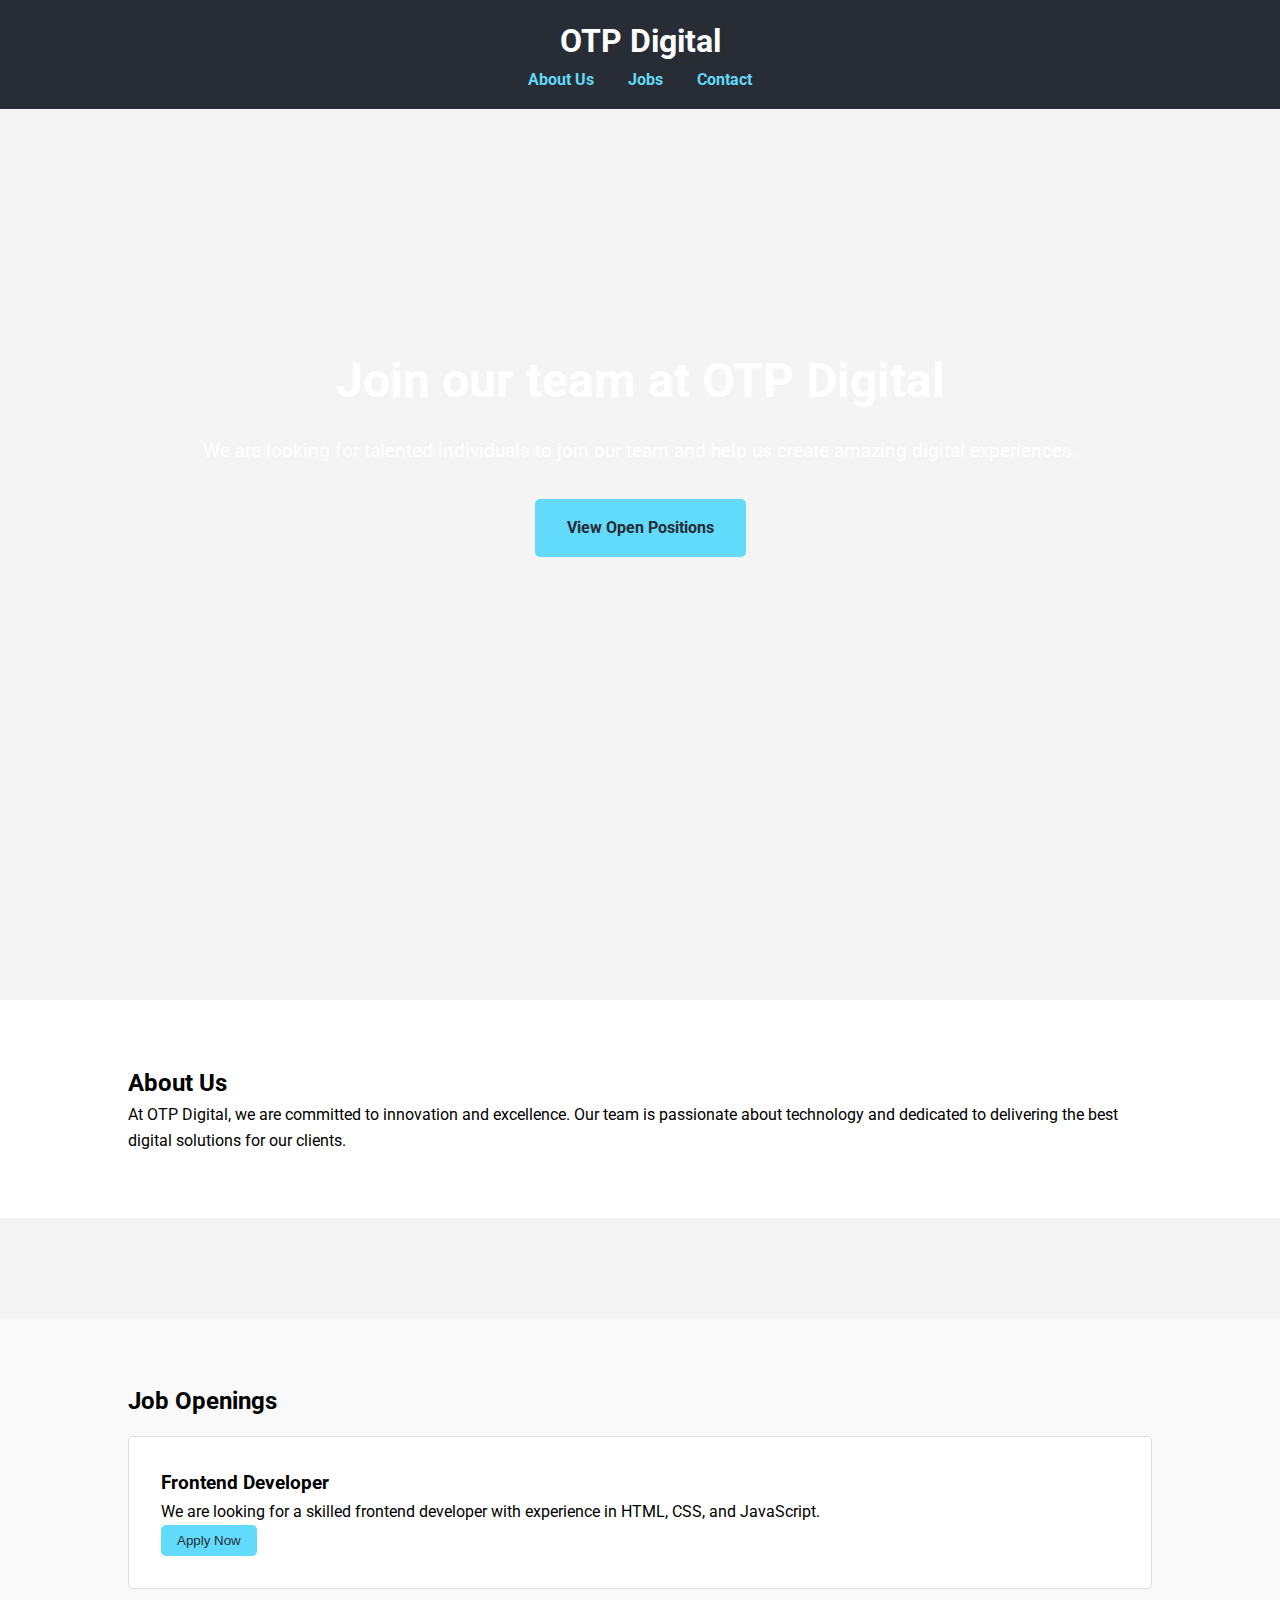
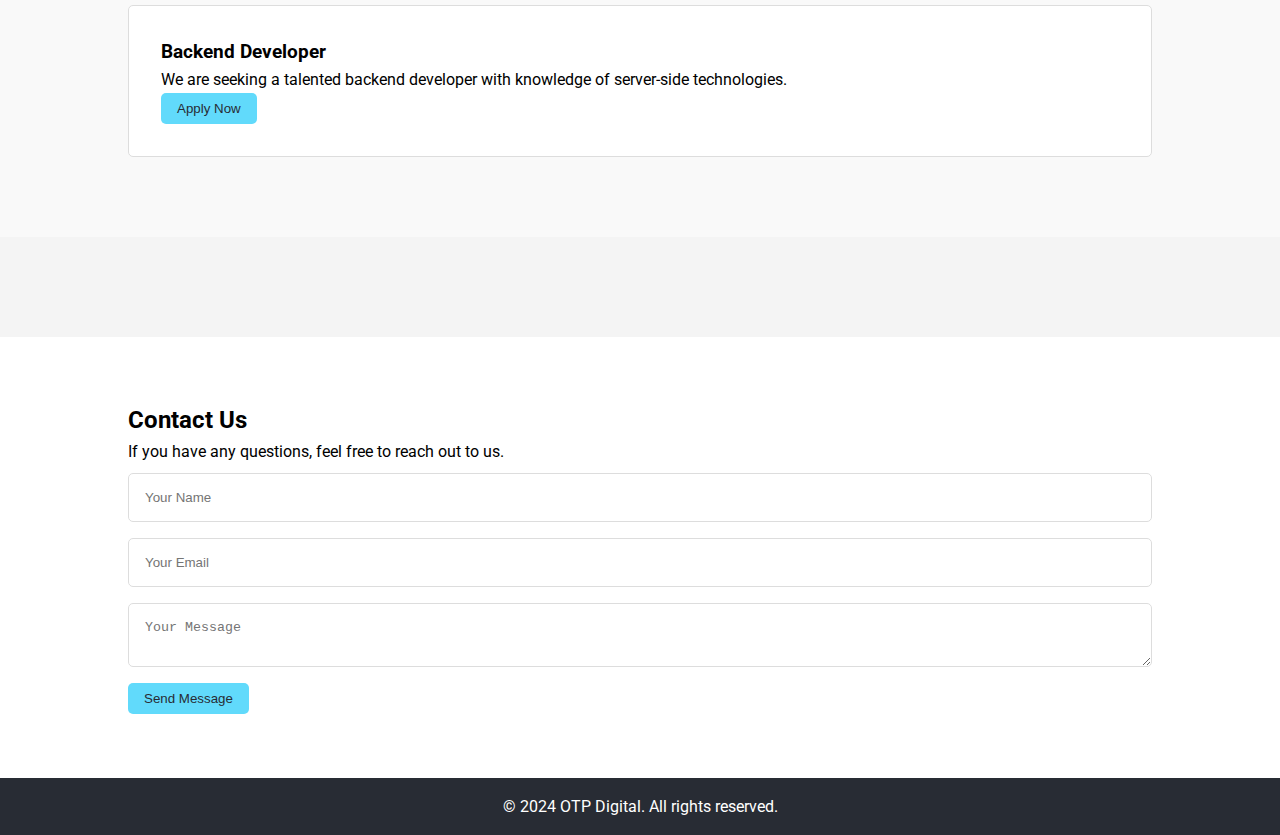
==== index.html @ 0d395e97 "7.2" ====
<!DOCTYPE html>
<html lang="en">
<head>
    <meta charset="UTF-8">
    <meta name="viewport" content="width=device-width, initial-scale=1.0">
    <title>OTP Digital Careers</title>
    <link rel="stylesheet" href="styles.css">
    <link href="https://fonts.googleapis.com/css2?family=Roboto:wght@400;700&display=swap" rel="stylesheet">
</head>
<body>
    <header class="header">
        <div class="container">
            <h1>OTP Digital</h1>
            <nav>
                <ul>
                    <li><a href="#about">About Us</a></li>
                    <li><a href="#jobs">Jobs</a></li>
                    <li><a href="#contact">Contact</a></li>
                </ul>
            </nav>
        </div>
    </header>

    <section id="hero" class="hero">
        <div class="container">
            <h2>Join our team at OTP Digital</h2>
            <p>We are looking for talented individuals to join our team and help us create amazing digital experiences.</p>
            <a href="#jobs" class="cta-button">View Open Positions</a>
        </div>
    </section>

    <section id="about" class="about">
        <div class="container">
            <h2>About Us</h2>
            <p>At OTP Digital, we are committed to innovation and excellence. Our team is passionate about technology and dedicated to delivering the best digital solutions for our clients.</p>
        </div>
    </section>

    <section id="jobs" class="jobs">
        <div class="container">
            <h2>Job Openings</h2>
            <div class="job-listing">
                <h3>Frontend Developer</h3>
                <p>We are looking for a skilled frontend developer with experience in HTML, CSS, and JavaScript.</p>
                <button>Apply Now</button>
            </div>
            <div class="job-listing">
                <h3>Backend Developer</h3>
                <p>We are seeking a talented backend developer with knowledge of server-side technologies.</p>
                <button>Apply Now</button>
            </div>
        </div>
    </section>

    <section id="contact" class="contact">
        <div class="container">
            <h2>Contact Us</h2>
            <p>If you have any questions, feel free to reach out to us.</p>
            <form id="contact-form">
                <input type="text" placeholder="Your Name" required>
                <input type="email" placeholder="Your Email" required>
                <textarea placeholder="Your Message" required></textarea>
                <button type="submit">Send Message</button>
            </form>
        </div>
    </section>

    <footer class="footer">
        <div class="container">
            <p>&copy; 2024 OTP Digital. All rights reserved.</p>
        </div>
    </footer>

    <script src="script.js"></script>
</body>
</html>
---- styles.css ----
* {
  margin: 0;
  padding: 0;
  box-sizing: border-box;
}

body {
  font-family: 'Roboto', sans-serif;
  line-height: 1.6;
  background: #f4f4f4;
}

.container {
  width: 80%;
  margin: auto;
  overflow: hidden;
}

.header {
  background: #282c34;
  color: #fff;
  padding: 1rem 0;
  text-align: center;
  position: fixed;
  width: 100%;
  top: 0;
  z-index: 1000;
}

.header h1 {
  margin: 0;
  font-size: 2rem;
}

.header nav ul {
  list-style: none;
  padding: 0;
}

.header nav ul li {
  display: inline;
  margin: 0 15px;
}

.header nav ul li a {
  color: #61dafb;
  text-decoration: none;
  font-weight: bold;
  transition: color 0.3s;
}

.header nav ul li a:hover {
  color: #21a1f1;
}

.hero {
  background: url('hero-bg.jpg') no-repeat center center/cover;
  color: #fff;
  height: 100vh;
  display: flex;
  justify-content: center;
  align-items: center;
  text-align: center;
  padding: 0 20px;
}

.hero h2 {
  font-size: 3rem;
  margin-bottom: 1rem;
}

.hero p {
  font-size: 1.2rem;
  margin-bottom: 2rem;
}

.cta-button {
  display: inline-block;
  padding: 1rem 2rem;
  background: #61dafb;
  color: #282c34;
  text-decoration: none;
  font-weight: bold;
  border-radius: 5px;
  transition: background 0.3s;
}

.cta-button:hover {
  background: #21a1f1;
}

.about, .jobs, .contact {
  padding: 4rem 0;
  background: #fff;
  margin-top: 100px;
}

.jobs {
  background: #f9f9f9;
}

.job-listing {
  background: #fff;
  padding: 2rem;
  margin: 1rem 0;
  border: 1px solid #ddd;
  border-radius: 5px;
  transition: box-shadow 0.3s;
}

.job-listing:hover {
  box-shadow: 0 0 10px rgba(0, 0, 0, 0.1);
}

button {
  background: #61dafb;
  color: #282c34;
  border: none;
  padding: 0.5rem 1rem;
  cursor: pointer;
  border-radius: 5px;
  transition: background 0.3s;
}

button:hover {
  background: #21a1f1;
}

.contact input, .contact textarea {
  width: 100%;
  padding: 1rem;
  margin: 0.5rem 0;
  border: 1px solid #ddd;
  border-radius: 5px;
}

footer {
  background: #282c34;
  color: #fff;
  text-align: center;
  padding: 1rem 0;
}
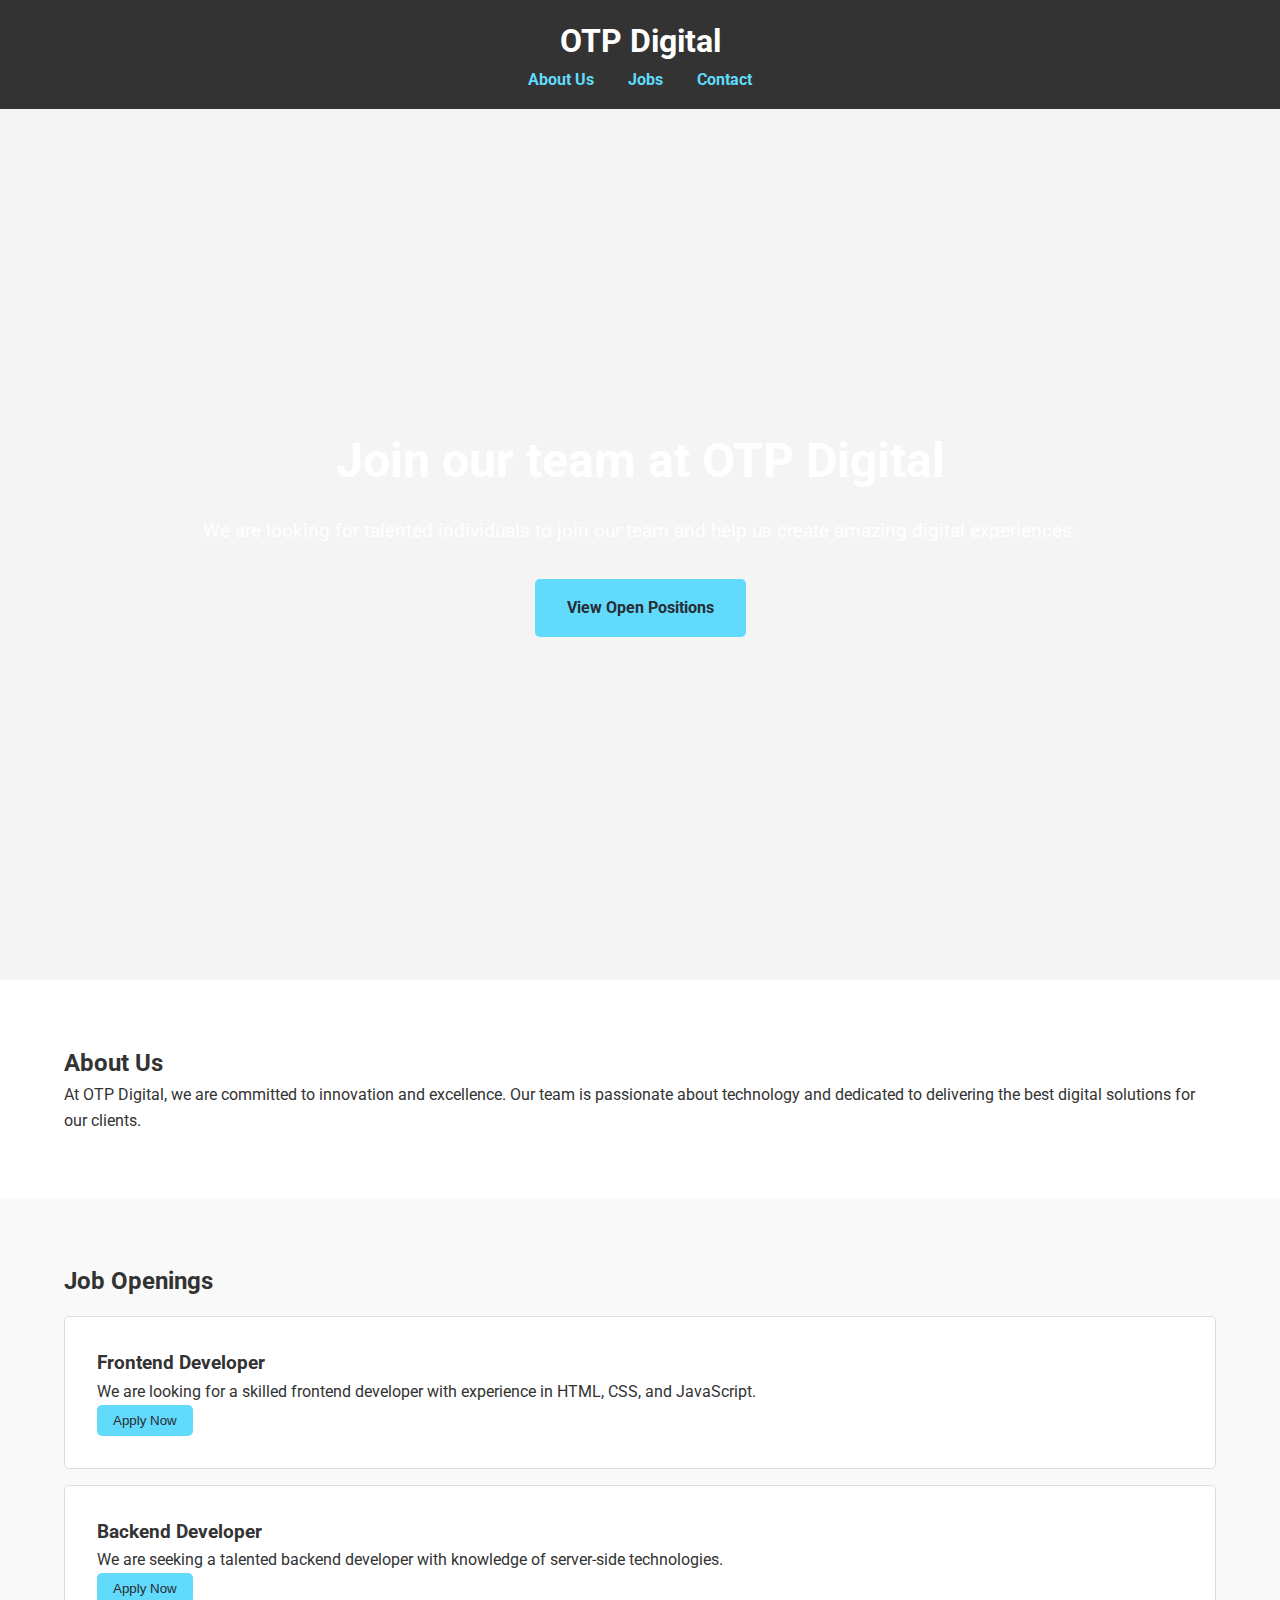
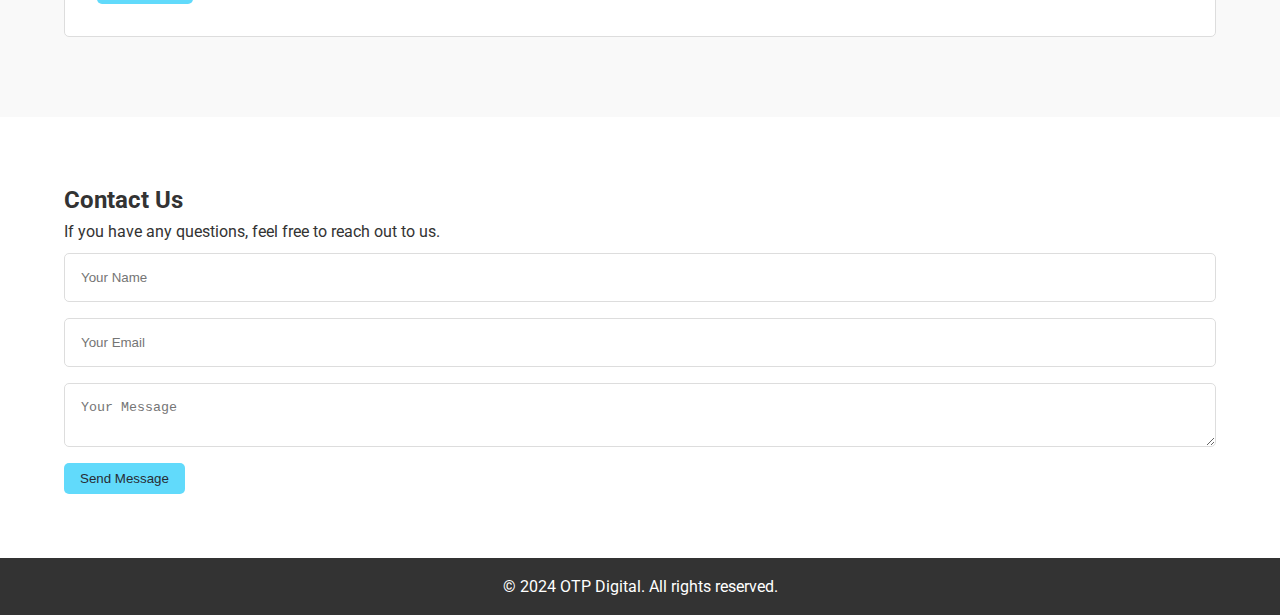
==== commit decc8f2e: "7.1" ====
--- a/index.html
+++ b/index.html
@@ -5,7 +5,7 @@
     <meta name="viewport" content="width=device-width, initial-scale=1.0">
     <title>OTP Digital Careers</title>
     <link rel="stylesheet" href="styles.css">
-    <link href="https://fonts.googleapis.com/css2?family=Roboto:wght@400;700&display=swap" rel="stylesheet">
+    <link href="https://fonts.googleapis.com/css2?family=Roboto:wght@400;500;700&display=swap" rel="stylesheet">
 </head>
 <body>
     <header class="header">
--- a/styles.css
+++ b/styles.css
@@ -8,16 +8,17 @@
   font-family: 'Roboto', sans-serif;
   line-height: 1.6;
   background: #f4f4f4;
+  color: #333;
 }
 
 .container {
-  width: 80%;
+  width: 90%;
   margin: auto;
   overflow: hidden;
 }
 
 .header {
-  background: #282c34;
+  background: #333;
   color: #fff;
   padding: 1rem 0;
   text-align: center;
@@ -62,6 +63,7 @@
   align-items: center;
   text-align: center;
   padding: 0 20px;
+  margin-top: 80px;
 }
 
 .hero h2 {
@@ -92,7 +94,6 @@
 .about, .jobs, .contact {
   padding: 4rem 0;
   background: #fff;
-  margin-top: 100px;
 }
 
 .jobs {
@@ -135,7 +136,7 @@
 }
 
 footer {
-  background: #282c34;
+  background: #333;
   color: #fff;
   text-align: center;
   padding: 1rem 0;
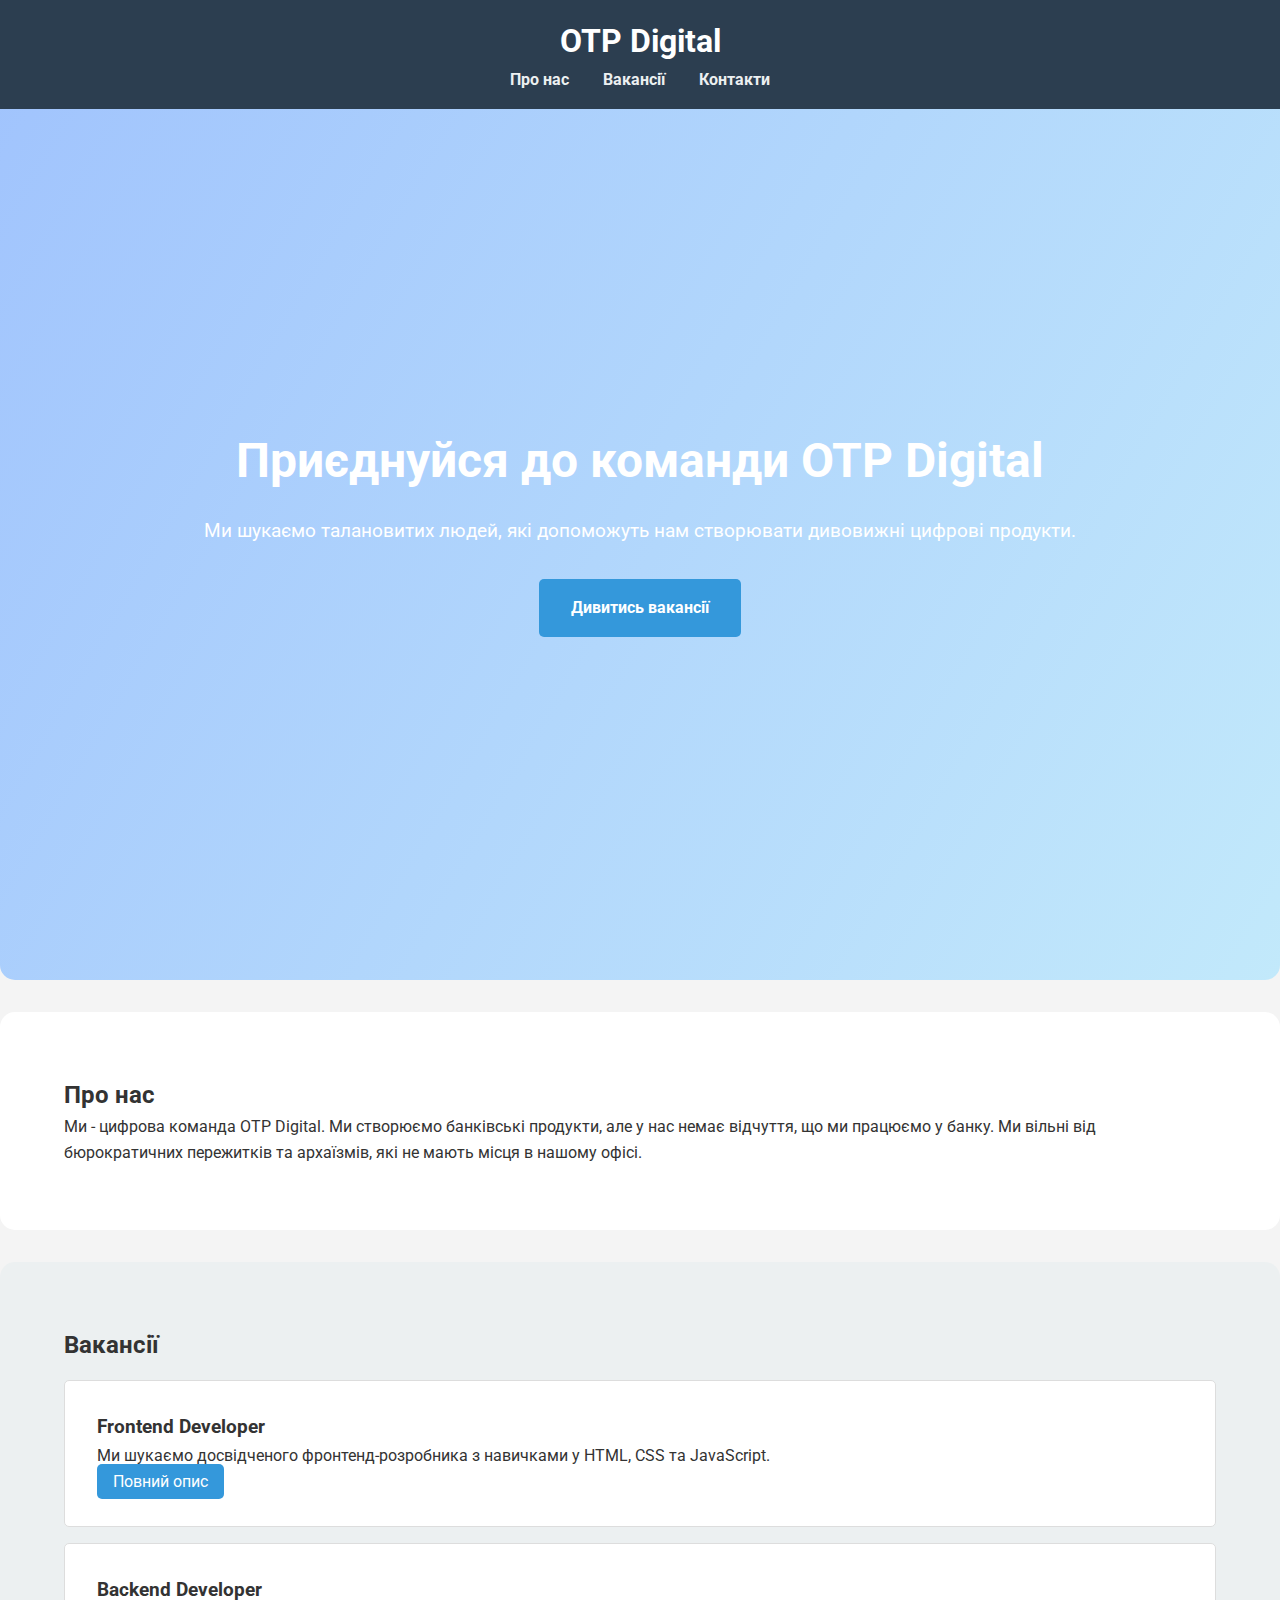
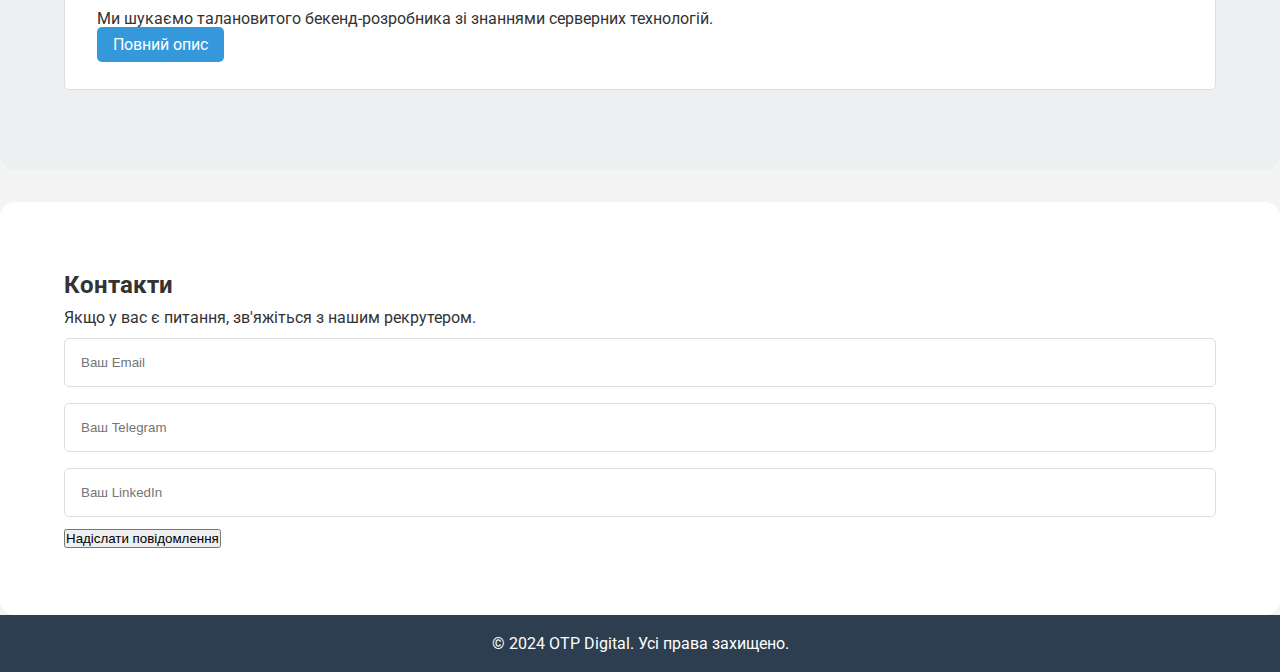
==== commit 25b4221e: "7.4" ====
--- a/index.html
+++ b/index.html
@@ -13,9 +13,9 @@
             <h1>OTP Digital</h1>
             <nav>
                 <ul>
-                    <li><a href="#about">About Us</a></li>
-                    <li><a href="#jobs">Jobs</a></li>
-                    <li><a href="#contact">Contact</a></li>
+                    <li><a href="#about">Про нас</a></li>
+                    <li><a href="#jobs">Вакансії</a></li>
+                    <li><a href="#contact">Контакти</a></li>
                 </ul>
             </nav>
         </div>
@@ -23,51 +23,51 @@
 
     <section id="hero" class="hero">
         <div class="container">
-            <h2>Join our team at OTP Digital</h2>
-            <p>We are looking for talented individuals to join our team and help us create amazing digital experiences.</p>
-            <a href="#jobs" class="cta-button">View Open Positions</a>
+            <h2>Приєднуйся до команди OTP Digital</h2>
+            <p>Ми шукаємо талановитих людей, які допоможуть нам створювати дивовижні цифрові продукти.</p>
+            <a href="#jobs" class="cta-button">Дивитись вакансії</a>
         </div>
     </section>
 
     <section id="about" class="about">
         <div class="container">
-            <h2>About Us</h2>
-            <p>At OTP Digital, we are committed to innovation and excellence. Our team is passionate about technology and dedicated to delivering the best digital solutions for our clients.</p>
+            <h2>Про нас</h2>
+            <p>Ми - цифрова команда OTP Digital. Ми створюємо банківські продукти, але у нас немає відчуття, що ми працюємо у банку. Ми вільні від бюрократичних пережитків та архаїзмів, які не мають місця в нашому офісі.</p>
         </div>
     </section>
 
     <section id="jobs" class="jobs">
         <div class="container">
-            <h2>Job Openings</h2>
+            <h2>Вакансії</h2>
             <div class="job-listing">
                 <h3>Frontend Developer</h3>
-                <p>We are looking for a skilled frontend developer with experience in HTML, CSS, and JavaScript.</p>
-                <button>Apply Now</button>
+                <p>Ми шукаємо досвідченого фронтенд-розробника з навичками у HTML, CSS та JavaScript.</p>
+                <a href="frontend-full-description.html" class="full-description-button">Повний опис</a>
             </div>
             <div class="job-listing">
                 <h3>Backend Developer</h3>
-                <p>We are seeking a talented backend developer with knowledge of server-side technologies.</p>
-                <button>Apply Now</button>
+                <p>Ми шукаємо талановитого бекенд-розробника зі знаннями серверних технологій.</p>
+                <a href="backend-full-description.html" class="full-description-button">Повний опис</a>
             </div>
         </div>
     </section>
 
     <section id="contact" class="contact">
         <div class="container">
-            <h2>Contact Us</h2>
-            <p>If you have any questions, feel free to reach out to us.</p>
+            <h2>Контакти</h2>
+            <p>Якщо у вас є питання, зв'яжіться з нашим рекрутером.</p>
             <form id="contact-form">
-                <input type="text" placeholder="Your Name" required>
-                <input type="email" placeholder="Your Email" required>
-                <textarea placeholder="Your Message" required></textarea>
-                <button type="submit">Send Message</button>
+                <input type="email" placeholder="Ваш Email" required>
+                <input type="text" placeholder="Ваш Telegram" required>
+                <input type="text" placeholder="Ваш LinkedIn" required>
+                <button type="submit">Надіслати повідомлення</button>
             </form>
         </div>
     </section>
 
     <footer class="footer">
         <div class="container">
-            <p>&copy; 2024 OTP Digital. All rights reserved.</p>
+            <p>&copy; 2024 OTP Digital. Усі права захищено.</p>
         </div>
     </footer>
 
--- a/styles.css
+++ b/styles.css
@@ -18,7 +18,7 @@
 }
 
 .header {
-  background: #333;
+  background: #2c3e50;
   color: #fff;
   padding: 1rem 0;
   text-align: center;
@@ -44,18 +44,18 @@
 }
 
 .header nav ul li a {
-  color: #61dafb;
+  color: #ecf0f1;
   text-decoration: none;
   font-weight: bold;
   transition: color 0.3s;
 }
 
 .header nav ul li a:hover {
-  color: #21a1f1;
+  color: #bdc3c7;
 }
 
 .hero {
-  background: url('hero-bg.jpg') no-repeat center center/cover;
+  background: linear-gradient(120deg, #a1c4fd, #c2e9fb);
   color: #fff;
   height: 100vh;
   display: flex;
@@ -64,6 +64,7 @@
   text-align: center;
   padding: 0 20px;
   margin-top: 80px;
+  border-radius: 15px;
 }
 
 .hero h2 {
@@ -79,8 +80,8 @@
 .cta-button {
   display: inline-block;
   padding: 1rem 2rem;
-  background: #61dafb;
-  color: #282c34;
+  background: #3498db;
+  color: #fff;
   text-decoration: none;
   font-weight: bold;
   border-radius: 5px;
@@ -88,16 +89,18 @@
 }
 
 .cta-button:hover {
-  background: #21a1f1;
+  background: #2980b9;
 }
 
 .about, .jobs, .contact {
   padding: 4rem 0;
   background: #fff;
+  border-radius: 15px;
+  margin-top: 2rem;
 }
 
 .jobs {
-  background: #f9f9f9;
+  background: #ecf0f1;
 }
 
 .job-listing {
@@ -113,21 +116,22 @@
   box-shadow: 0 0 10px rgba(0, 0, 0, 0.1);
 }
 
-button {
-  background: #61dafb;
-  color: #282c34;
+.full-description-button {
+  background: #3498db;
+  color: #fff;
   border: none;
   padding: 0.5rem 1rem;
+  text-decoration: none;
   cursor: pointer;
   border-radius: 5px;
   transition: background 0.3s;
 }
 
-button:hover {
-  background: #21a1f1;
+.full-description-button:hover {
+  background: #2980b9;
 }
 
-.contact input, .contact textarea {
+.contact input {
   width: 100%;
   padding: 1rem;
   margin: 0.5rem 0;
@@ -136,8 +140,8 @@
 }
 
 footer {
-  background: #333;
+  background: #2c3e50;
   color: #fff;
   text-align: center;
   padding: 1rem 0;
-}+}
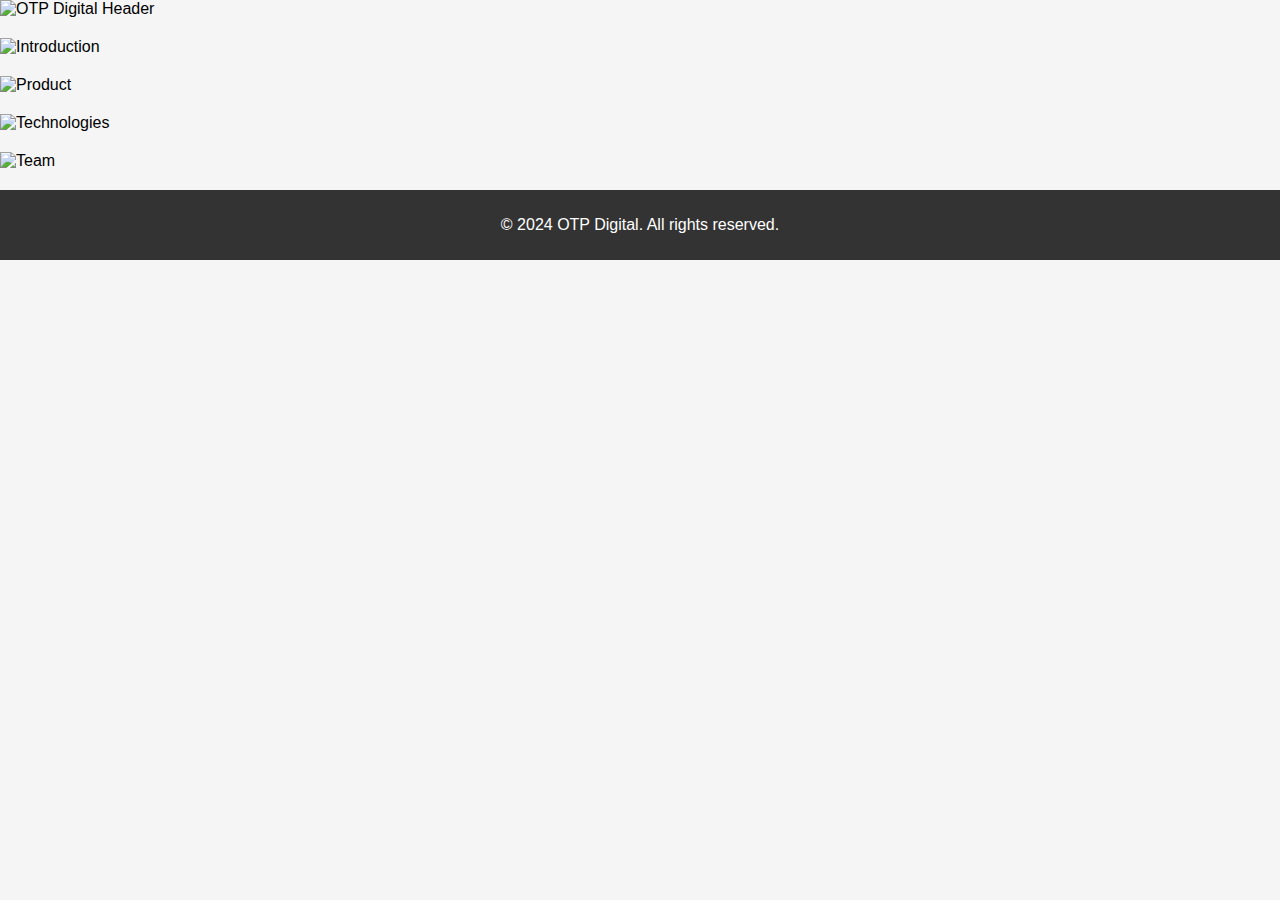
==== commit 18c61a95: "8.1" ====
--- a/index.html
+++ b/index.html
@@ -1,76 +1,34 @@
 <!DOCTYPE html>
-<html lang="en">
+<html lang="uk">
 <head>
     <meta charset="UTF-8">
     <meta name="viewport" content="width=device-width, initial-scale=1.0">
     <title>OTP Digital Careers</title>
     <link rel="stylesheet" href="styles.css">
-    <link href="https://fonts.googleapis.com/css2?family=Roboto:wght@400;500;700&display=swap" rel="stylesheet">
 </head>
 <body>
-    <header class="header">
-        <div class="container">
-            <h1>OTP Digital</h1>
-            <nav>
-                <ul>
-                    <li><a href="#about">Про нас</a></li>
-                    <li><a href="#jobs">Вакансії</a></li>
-                    <li><a href="#contact">Контакти</a></li>
-                </ul>
-            </nav>
-        </div>
+    <header>
+        <img src="path_to_your_image_folder/OTP-01.jpg" alt="OTP Digital Header">
     </header>
 
-    <section id="hero" class="hero">
-        <div class="container">
-            <h2>Приєднуйся до команди OTP Digital</h2>
-            <p>Ми шукаємо талановитих людей, які допоможуть нам створювати дивовижні цифрові продукти.</p>
-            <a href="#jobs" class="cta-button">Дивитись вакансії</a>
-        </div>
+    <section class="intro">
+        <img src="path_to_your_image_folder/OTP-02.jpg" alt="Introduction">
     </section>
 
-    <section id="about" class="about">
-        <div class="container">
-            <h2>Про нас</h2>
-            <p>Ми - цифрова команда OTP Digital. Ми створюємо банківські продукти, але у нас немає відчуття, що ми працюємо у банку. Ми вільні від бюрократичних пережитків та архаїзмів, які не мають місця в нашому офісі.</p>
-        </div>
+    <section class="product">
+        <img src="path_to_your_image_folder/OTP-03.jpg" alt="Product">
     </section>
 
-    <section id="jobs" class="jobs">
-        <div class="container">
-            <h2>Вакансії</h2>
-            <div class="job-listing">
-                <h3>Frontend Developer</h3>
-                <p>Ми шукаємо досвідченого фронтенд-розробника з навичками у HTML, CSS та JavaScript.</p>
-                <a href="frontend-full-description.html" class="full-description-button">Повний опис</a>
-            </div>
-            <div class="job-listing">
-                <h3>Backend Developer</h3>
-                <p>Ми шукаємо талановитого бекенд-розробника зі знаннями серверних технологій.</p>
-                <a href="backend-full-description.html" class="full-description-button">Повний опис</a>
-            </div>
-        </div>
+    <section class="technologies">
+        <img src="path_to_your_image_folder/OTP-04.jpg" alt="Technologies">
     </section>
 
-    <section id="contact" class="contact">
-        <div class="container">
-            <h2>Контакти</h2>
-            <p>Якщо у вас є питання, зв'яжіться з нашим рекрутером.</p>
-            <form id="contact-form">
-                <input type="email" placeholder="Ваш Email" required>
-                <input type="text" placeholder="Ваш Telegram" required>
-                <input type="text" placeholder="Ваш LinkedIn" required>
-                <button type="submit">Надіслати повідомлення</button>
-            </form>
-        </div>
+    <section class="team">
+        <img src="path_to_your_image_folder/OTP-05.jpg" alt="Team">
     </section>
 
-    <footer class="footer">
-        <div class="container">
-            <p>&copy; 2024 OTP Digital. Усі права захищено.</p>
-        </div>
+    <footer>
+        <p>&copy; 2024 OTP Digital. All rights reserved.</p>
     </footer>
-
-    <script src="script.js"></script>
 </body>
 </html>--- a/styles.css
+++ b/styles.css
@@ -1,147 +1,23 @@
-* {
+body {
+  font-family: Arial, sans-serif;
   margin: 0;
   padding: 0;
-  box-sizing: border-box;
+  background-color: #f5f5f5;
 }
 
-body {
-  font-family: 'Roboto', sans-serif;
-  line-height: 1.6;
-  background: #f4f4f4;
-  color: #333;
+header img,
+section img {
+  width: 100%;
+  display: block;
 }
 
-.container {
-  width: 90%;
-  margin: auto;
-  overflow: hidden;
-}
-
-.header {
-  background: #2c3e50;
-  color: #fff;
-  padding: 1rem 0;
-  text-align: center;
-  position: fixed;
-  width: 100%;
-  top: 0;
-  z-index: 1000;
-}
-
-.header h1 {
-  margin: 0;
-  font-size: 2rem;
-}
-
-.header nav ul {
-  list-style: none;
-  padding: 0;
-}
-
-.header nav ul li {
-  display: inline;
-  margin: 0 15px;
-}
-
-.header nav ul li a {
-  color: #ecf0f1;
-  text-decoration: none;
-  font-weight: bold;
-  transition: color 0.3s;
-}
-
-.header nav ul li a:hover {
-  color: #bdc3c7;
-}
-
-.hero {
-  background: linear-gradient(120deg, #a1c4fd, #c2e9fb);
-  color: #fff;
-  height: 100vh;
-  display: flex;
-  justify-content: center;
-  align-items: center;
-  text-align: center;
-  padding: 0 20px;
-  margin-top: 80px;
-  border-radius: 15px;
-}
-
-.hero h2 {
-  font-size: 3rem;
-  margin-bottom: 1rem;
-}
-
-.hero p {
-  font-size: 1.2rem;
-  margin-bottom: 2rem;
-}
-
-.cta-button {
-  display: inline-block;
-  padding: 1rem 2rem;
-  background: #3498db;
-  color: #fff;
-  text-decoration: none;
-  font-weight: bold;
-  border-radius: 5px;
-  transition: background 0.3s;
-}
-
-.cta-button:hover {
-  background: #2980b9;
-}
-
-.about, .jobs, .contact {
-  padding: 4rem 0;
-  background: #fff;
-  border-radius: 15px;
-  margin-top: 2rem;
-}
-
-.jobs {
-  background: #ecf0f1;
-}
-
-.job-listing {
-  background: #fff;
-  padding: 2rem;
-  margin: 1rem 0;
-  border: 1px solid #ddd;
-  border-radius: 5px;
-  transition: box-shadow 0.3s;
-}
-
-.job-listing:hover {
-  box-shadow: 0 0 10px rgba(0, 0, 0, 0.1);
-}
-
-.full-description-button {
-  background: #3498db;
-  color: #fff;
-  border: none;
-  padding: 0.5rem 1rem;
-  text-decoration: none;
-  cursor: pointer;
-  border-radius: 5px;
-  transition: background 0.3s;
-}
-
-.full-description-button:hover {
-  background: #2980b9;
-}
-
-.contact input {
-  width: 100%;
-  padding: 1rem;
-  margin: 0.5rem 0;
-  border: 1px solid #ddd;
-  border-radius: 5px;
+.intro, .product, .technologies, .team {
+  margin: 20px 0;
 }
 
 footer {
-  background: #2c3e50;
+  text-align: center;
+  padding: 10px 0;
+  background-color: #333;
   color: #fff;
-  text-align: center;
-  padding: 1rem 0;
-}
+}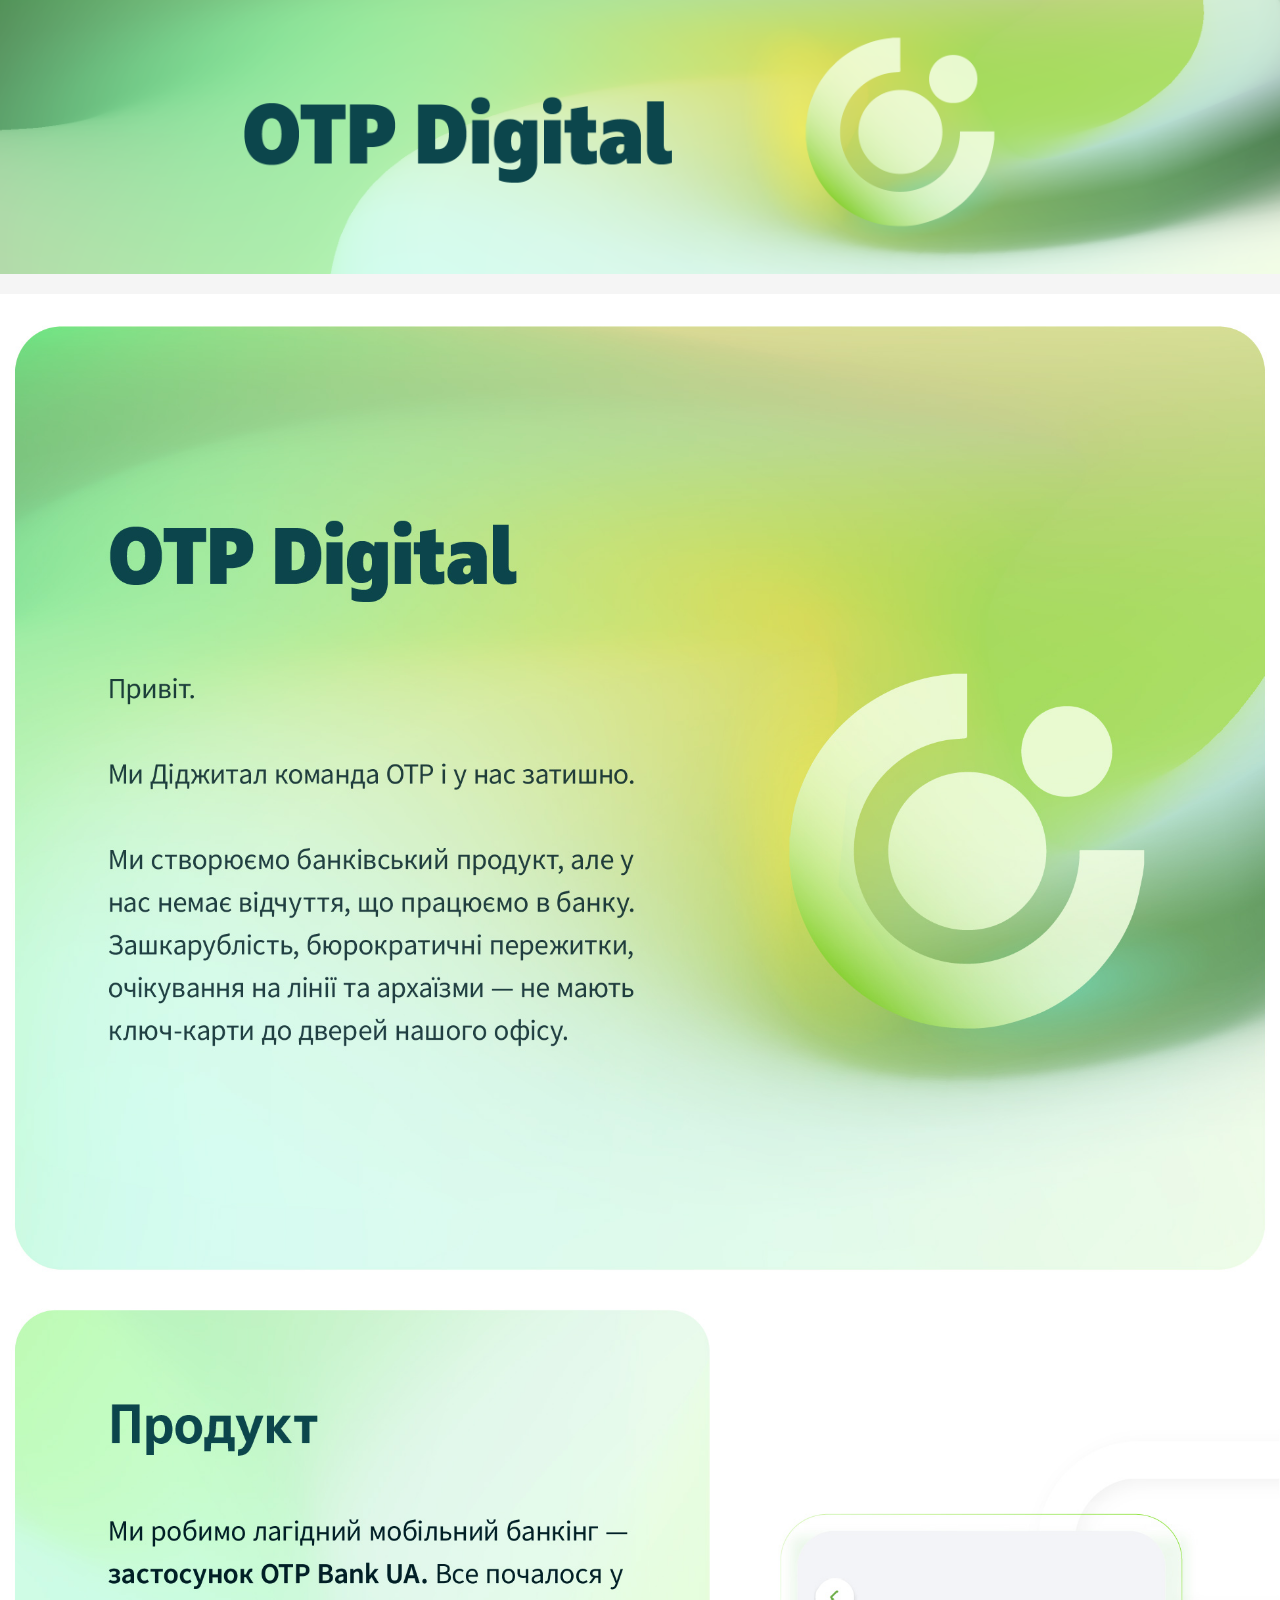
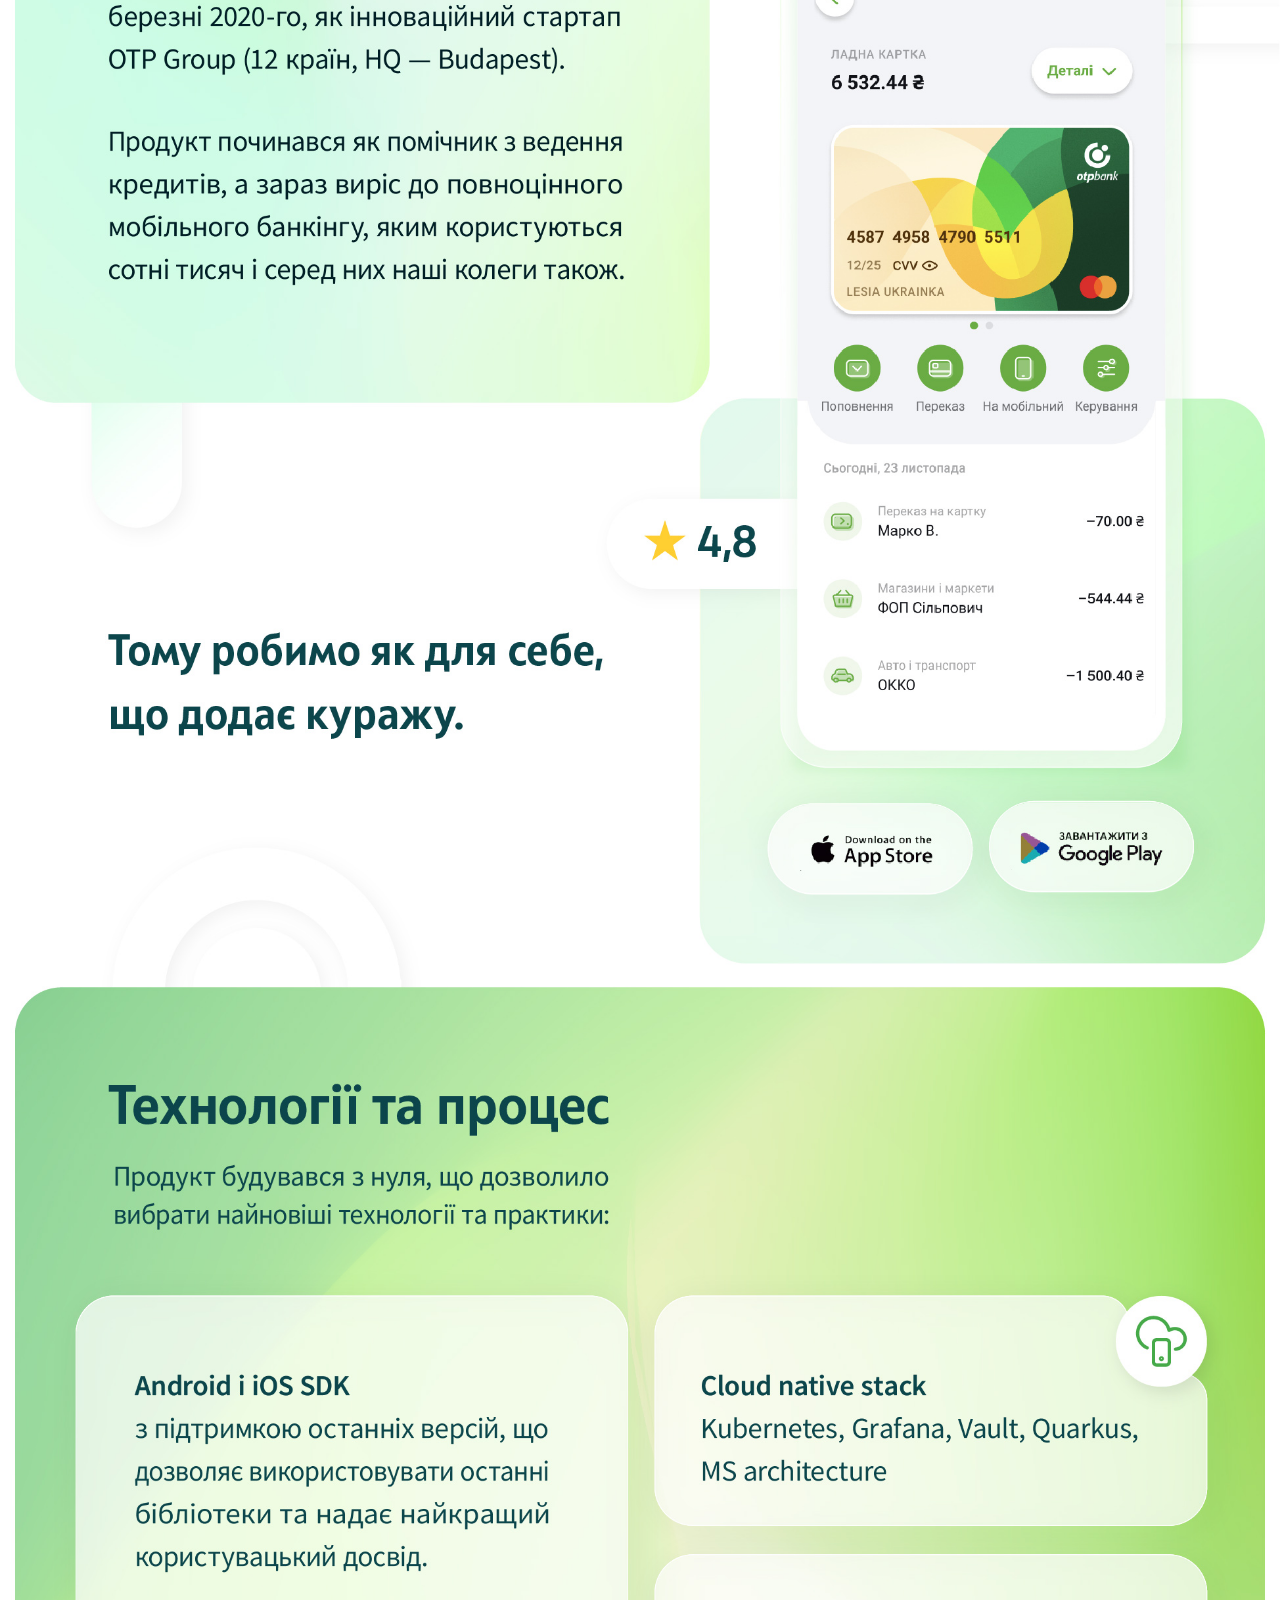
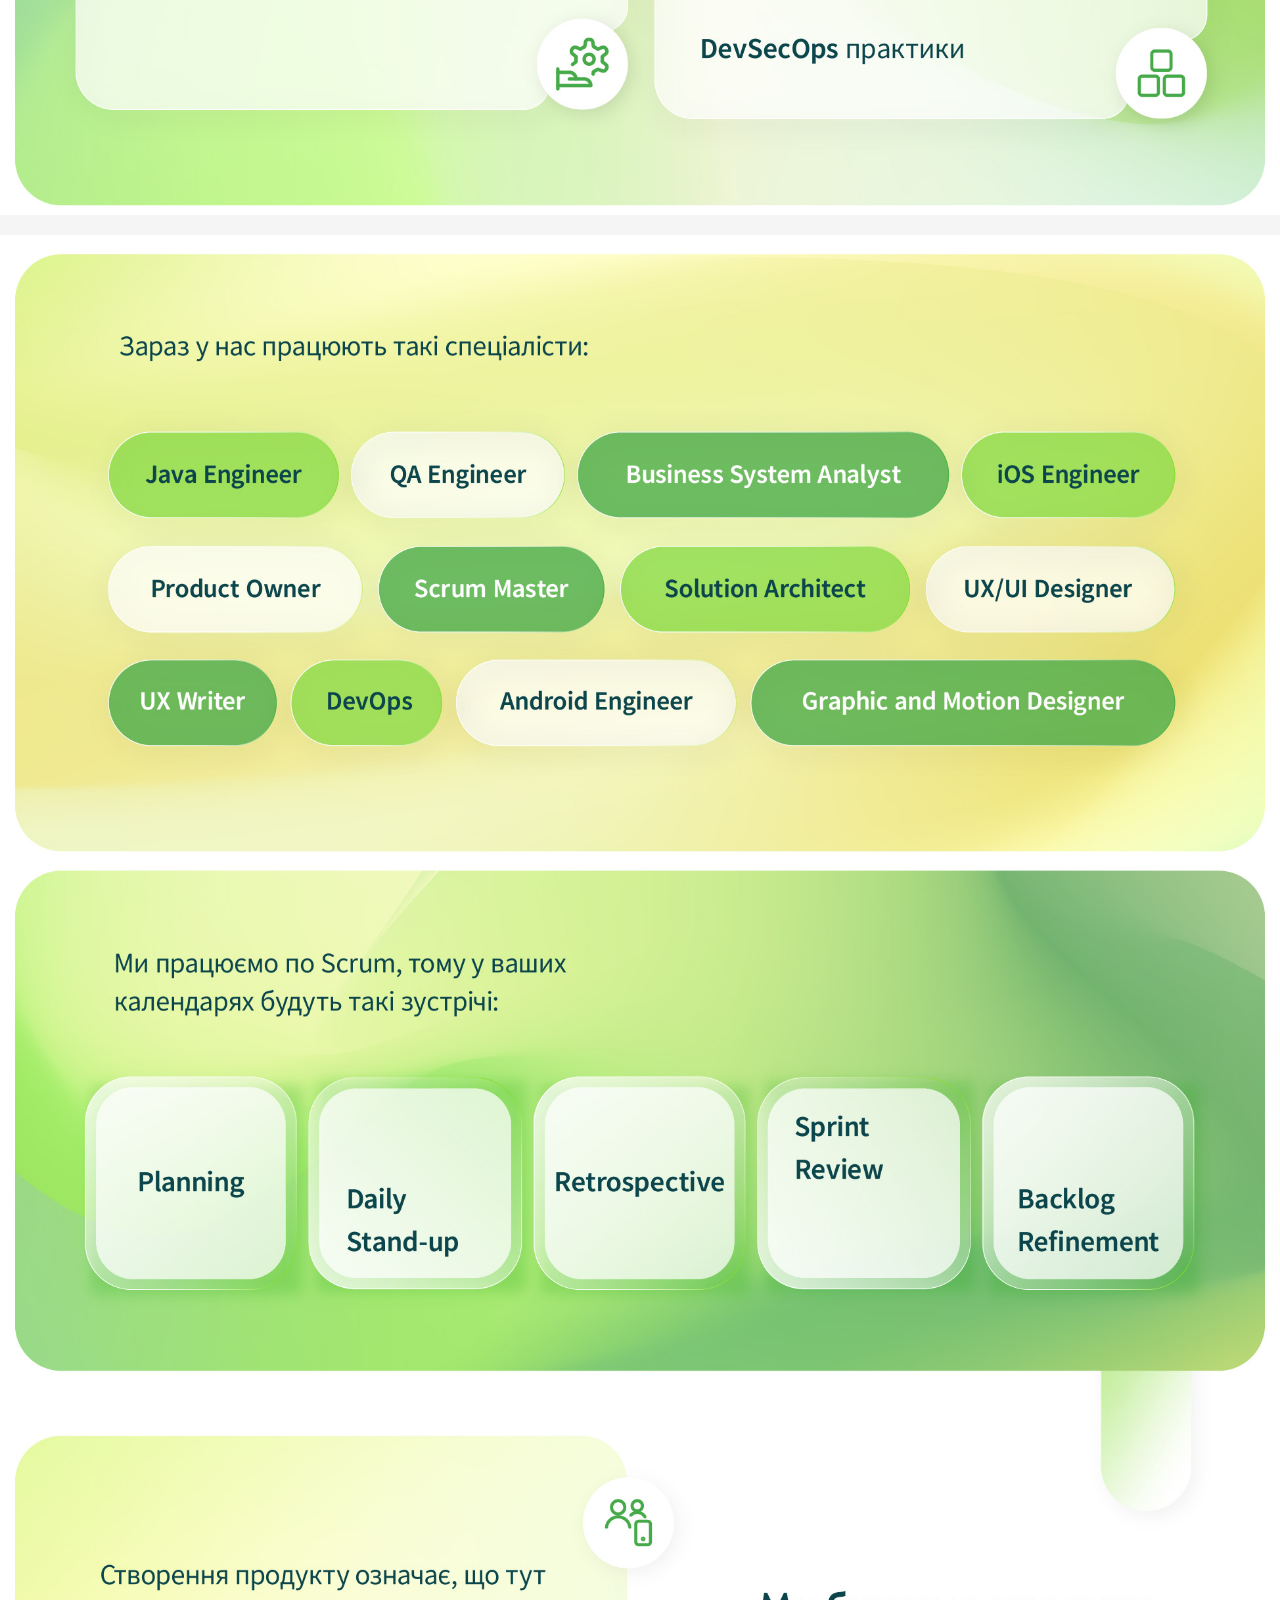
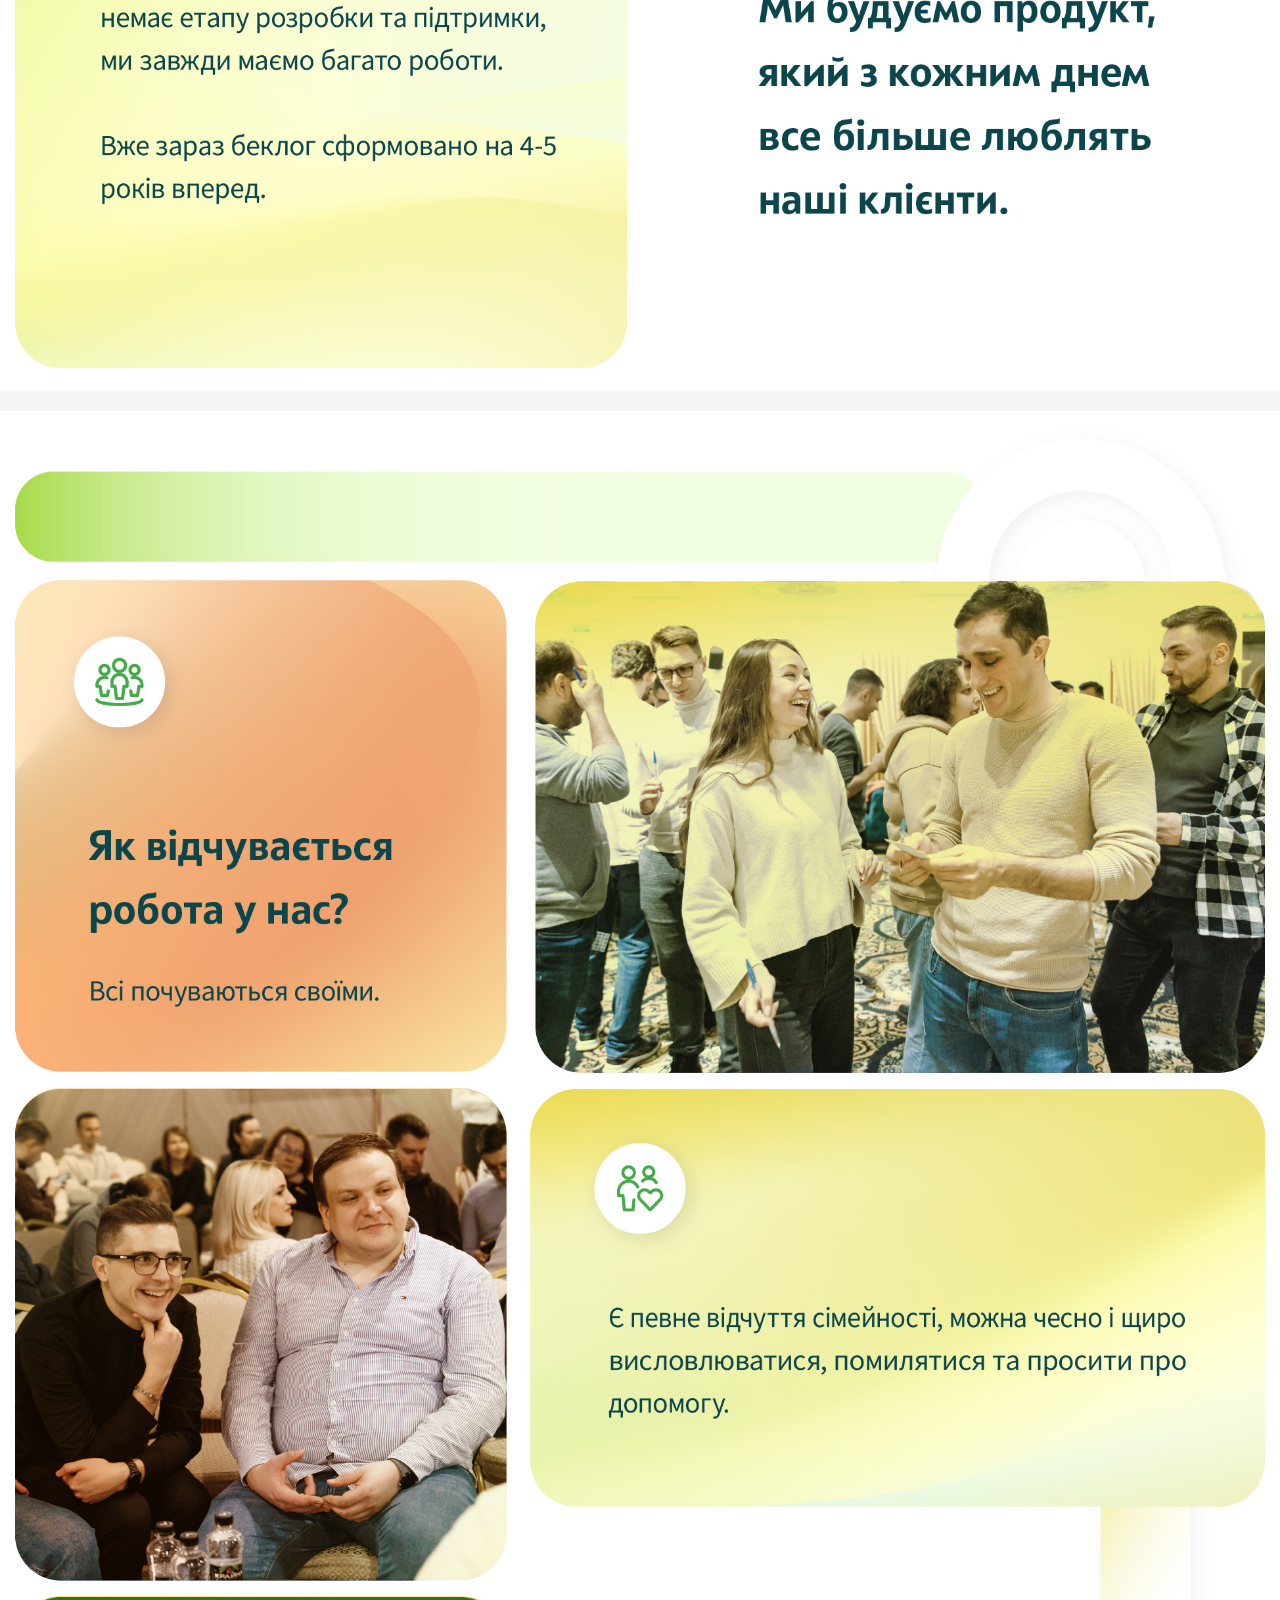
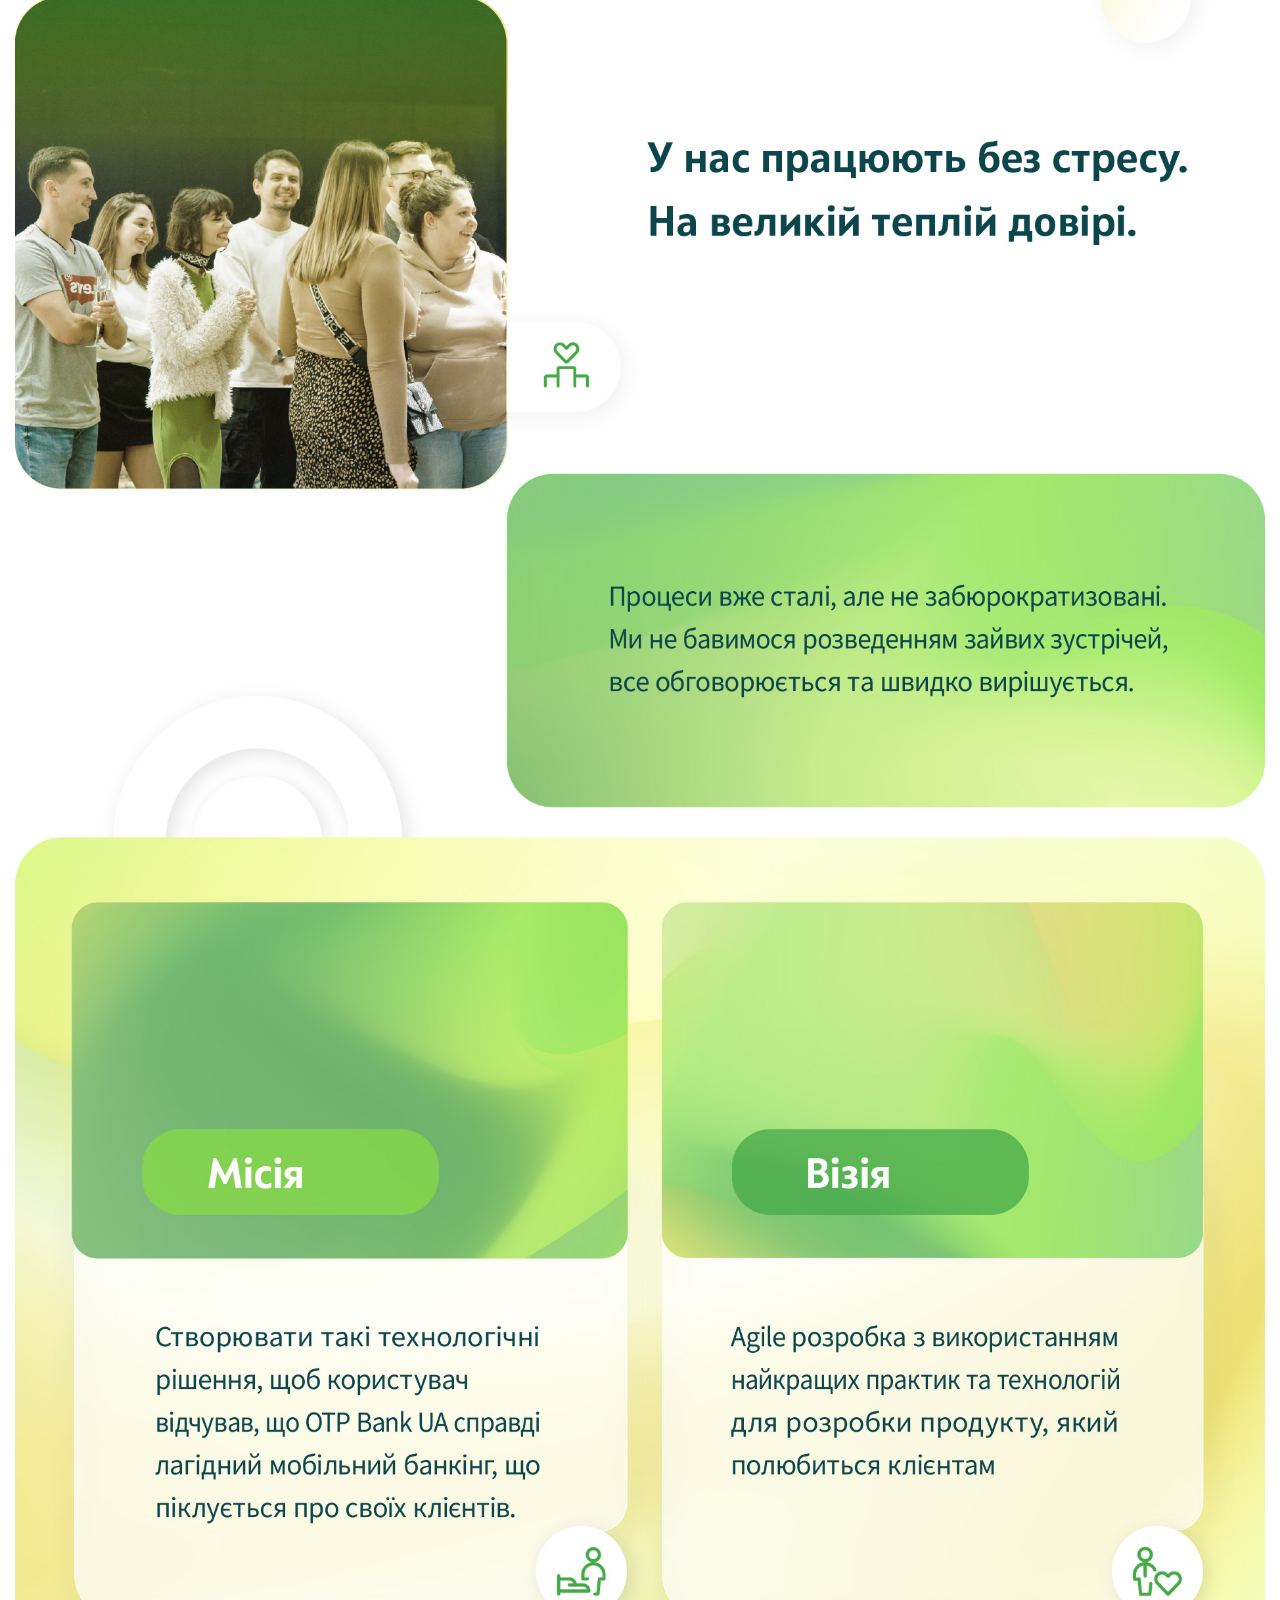
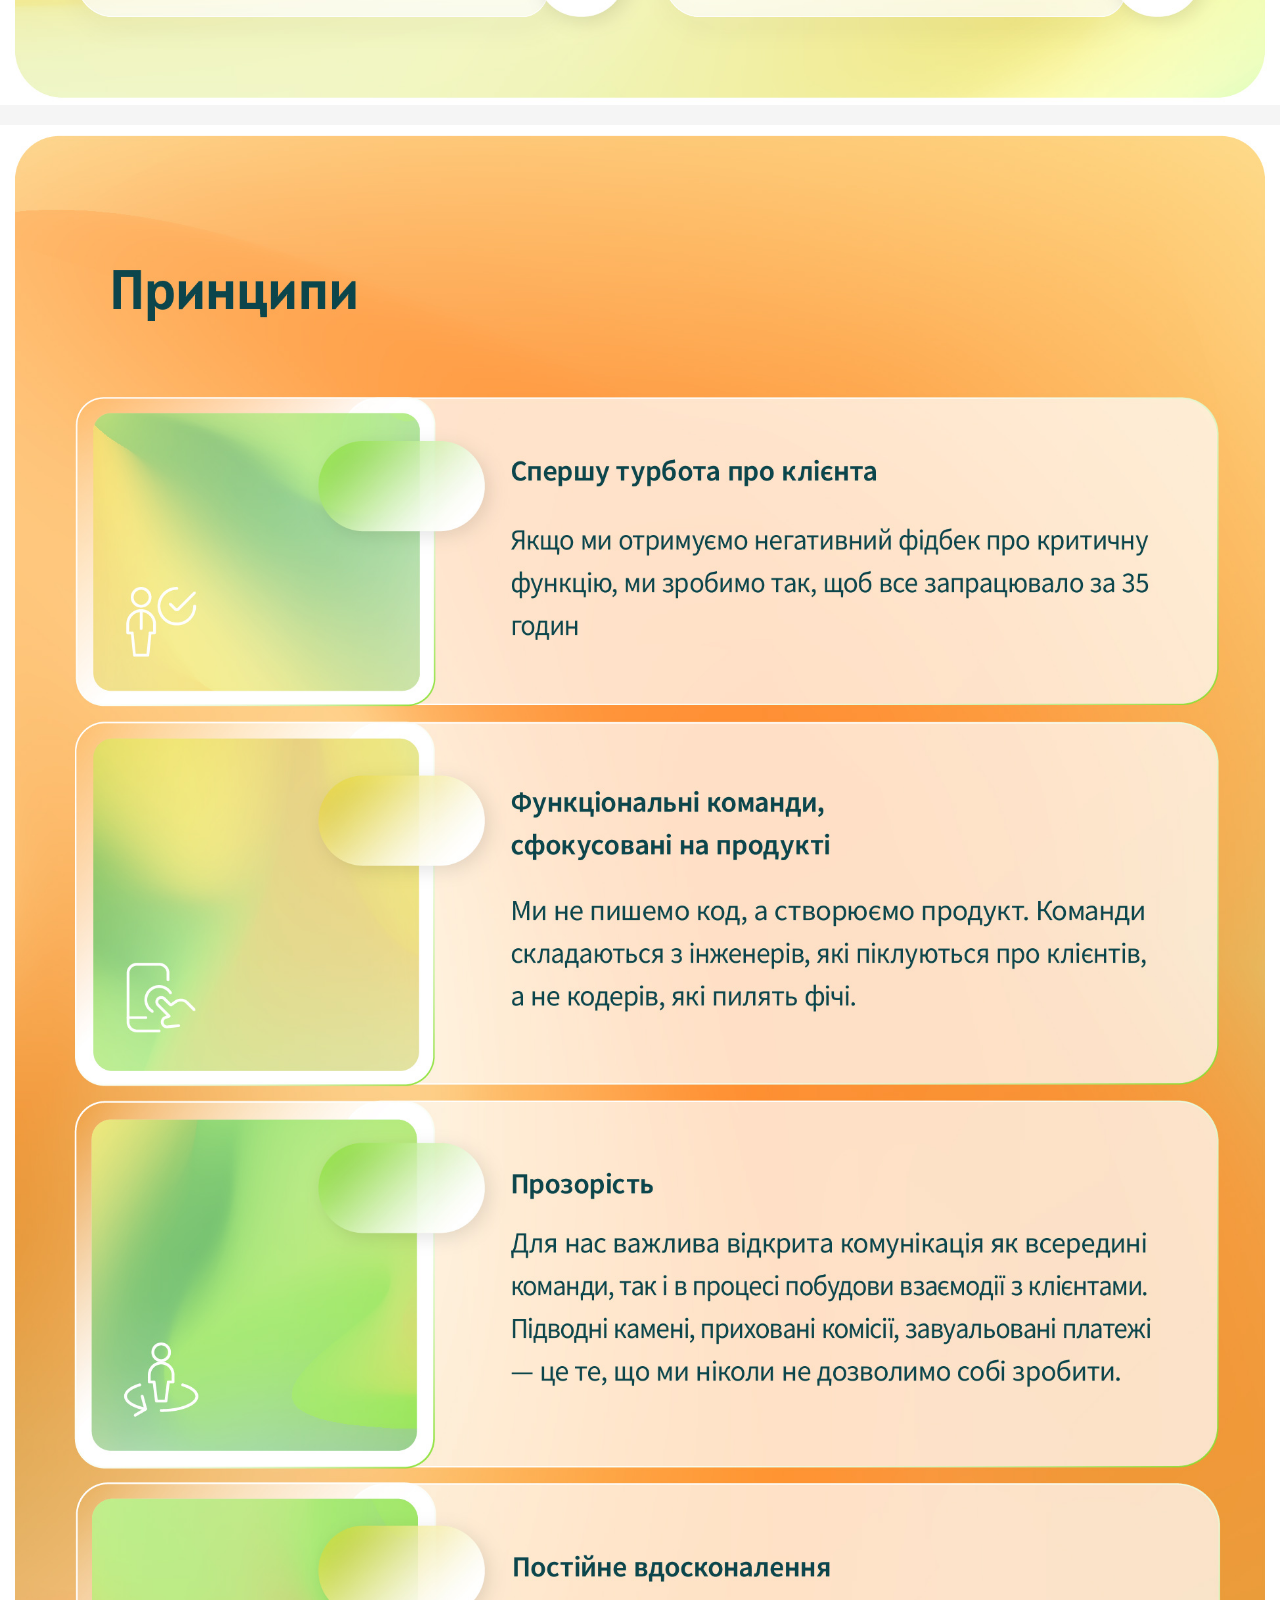
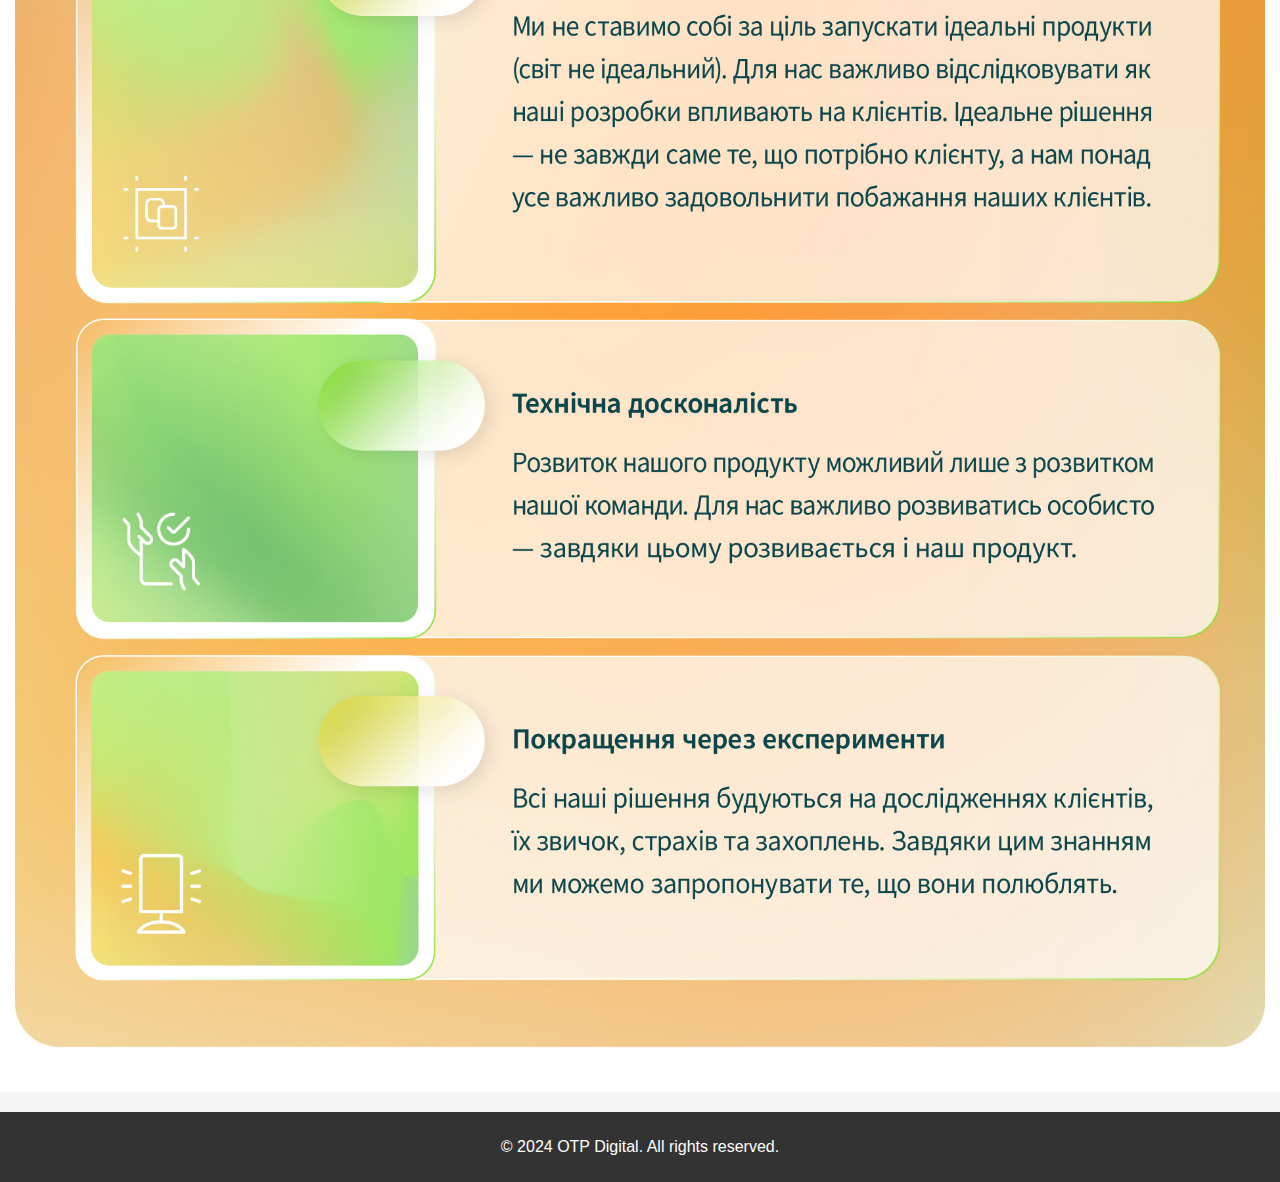
==== commit 4c9c0de2: "7/6" ====
--- a/index.html
+++ b/index.html
@@ -8,23 +8,23 @@
 </head>
 <body>
     <header>
-        <img src="path_to_your_image_folder/OTP-01.jpg" alt="OTP Digital Header">
+        <img src="images/dou_obkl.png" alt="OTP Digital Header">
     </header>
 
     <section class="intro">
-        <img src="path_to_your_image_folder/OTP-02.jpg" alt="Introduction">
+        <img src="images/OTP-01 (1).jpg" alt="Introduction">
     </section>
 
     <section class="product">
-        <img src="path_to_your_image_folder/OTP-03.jpg" alt="Product">
+        <img src="images/OTP-02.jpg" alt="Product">
     </section>
 
     <section class="technologies">
-        <img src="path_to_your_image_folder/OTP-04.jpg" alt="Technologies">
+        <img src="images/OTP-03.jpg" alt="Technologies">
     </section>
 
     <section class="team">
-        <img src="path_to_your_image_folder/OTP-05.jpg" alt="Team">
+        <img src="images/OTP-04.jpg" alt="Team">
     </section>
 
     <footer>
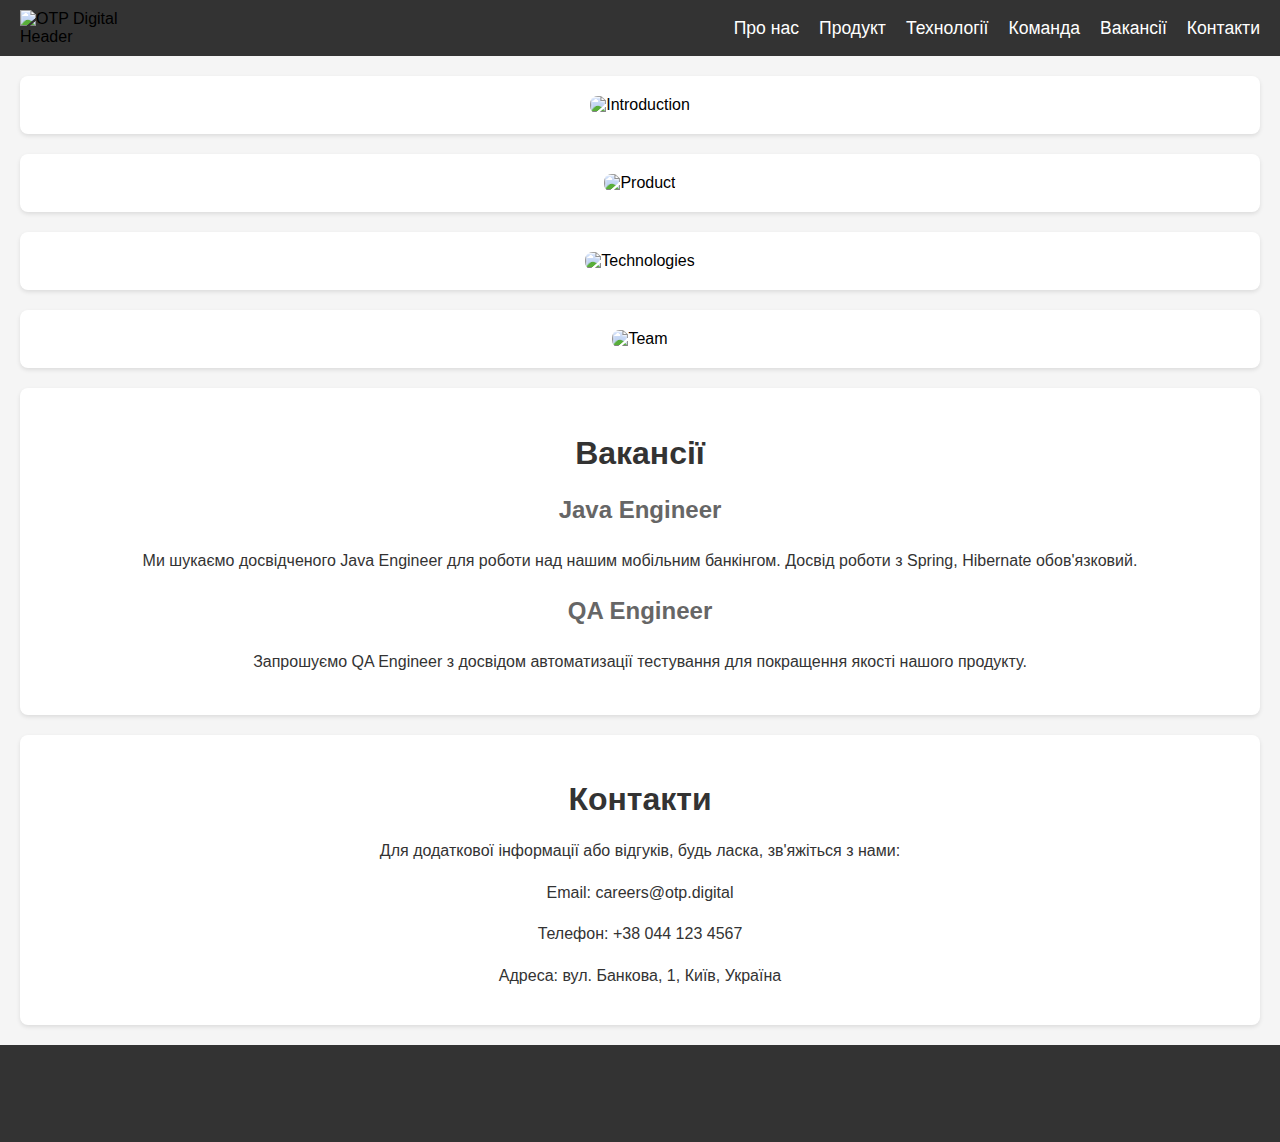
==== commit 209ef67e: "8.1" ====
--- a/index.html
+++ b/index.html
@@ -8,27 +8,62 @@
 </head>
 <body>
     <header>
-        <img src="images/dou_obkl.png" alt="OTP Digital Header">
+        <div class="header-content">
+            <img src="path_to_your_image_folder/OTP-01.jpg" alt="OTP Digital Header" class="header-img">
+            <nav>
+                <ul>
+                    <li><a href="#intro">Про нас</a></li>
+                    <li><a href="#product">Продукт</a></li>
+                    <li><a href="#technologies">Технології</a></li>
+                    <li><a href="#team">Команда</a></li>
+                    <li><a href="#vacancies">Вакансії</a></li>
+                    <li><a href="#contact">Контакти</a></li>
+                </ul>
+            </nav>
+        </div>
     </header>
 
-    <section class="intro">
-        <img src="images/OTP-01 (1).jpg" alt="Introduction">
+    <section id="intro" class="intro">
+        <img src="path_to_your_image_folder/OTP-02.jpg" alt="Introduction">
     </section>
 
-    <section class="product">
-        <img src="images/OTP-02.jpg" alt="Product">
+    <section id="product" class="product">
+        <img src="path_to_your_image_folder/OTP-03.jpg" alt="Product">
     </section>
 
-    <section class="technologies">
-        <img src="images/OTP-03.jpg" alt="Technologies">
+    <section id="technologies" class="technologies">
+        <img src="path_to_your_image_folder/OTP-04.jpg" alt="Technologies">
     </section>
 
-    <section class="team">
-        <img src="images/OTP-04.jpg" alt="Team">
+    <section id="team" class="team">
+        <img src="path_to_your_image_folder/OTP-05.jpg" alt="Team">
+    </section>
+
+    <section id="vacancies" class="vacancies">
+        <h2>Вакансії</h2>
+        <div class="vacancy">
+            <h3>Java Engineer</h3>
+            <p>Ми шукаємо досвідченого Java Engineer для роботи над нашим мобільним банкінгом. Досвід роботи з Spring, Hibernate обов'язковий.</p>
+        </div>
+        <div class="vacancy">
+            <h3>QA Engineer</h3>
+            <p>Запрошуємо QA Engineer з досвідом автоматизації тестування для покращення якості нашого продукту.</p>
+        </div>
+        <!-- Додайте більше вакансій за потреби -->
+    </section>
+
+    <section id="contact" class="contact">
+        <h2>Контакти</h2>
+        <p>Для додаткової інформації або відгуків, будь ласка, зв'яжіться з нами:</p>
+        <p>Email: careers@otp.digital</p>
+        <p>Телефон: +38 044 123 4567</p>
+        <p>Адреса: вул. Банкова, 1, Київ, Україна</p>
     </section>
 
     <footer>
         <p>&copy; 2024 OTP Digital. All rights reserved.</p>
     </footer>
+
+    <script src="script.js"></script>
 </body>
 </html>--- a/styles.css
+++ b/styles.css
@@ -5,19 +5,120 @@
   background-color: #f5f5f5;
 }
 
-header img,
-section img {
+header {
+  position: relative;
   width: 100%;
-  display: block;
+  background-color: #333;
 }
 
-.intro, .product, .technologies, .team {
-  margin: 20px 0;
+.header-content {
+  display: flex;
+  justify-content: space-between;
+  align-items: center;
+  padding: 10px 20px;
+}
+
+.header-img {
+  width: 150px;
+  height: auto;
+}
+
+nav ul {
+  list-style-type: none;
+  margin: 0;
+  padding: 0;
+  display: flex;
+}
+
+nav ul li {
+  margin-left: 20px;
+}
+
+nav ul li a {
+  color: #fff;
+  text-decoration: none;
+  font-size: 1.1em;
+}
+
+nav ul li a:hover {
+  text-decoration: underline;
+}
+
+section {
+  padding: 60px 20px;
+  text-align: center;
+}
+
+.intro, .product, .technologies, .team, .vacancies, .contact {
+  margin: 20px auto;
+  padding: 20px;
+  max-width: 1200px;
+  background-color: #fff;
+  border-radius: 8px;
+  box-shadow: 0 2px 4px rgba(0, 0, 0, 0.1);
+  opacity: 0;
+  transform: translateY(20px);
+  animation: fadeInUp 0.5s forwards;
+}
+
+.intro img, .product img, .technologies img, .team img {
+  width: 100%;
+  height: auto;
+  border-radius: 8px;
+}
+
+h2 {
+  font-size: 2em;
+  color: #333;
+  margin-bottom: 20px;
+}
+
+h3 {
+  font-size: 1.5em;
+  color: #666;
+}
+
+p {
+  font-size: 1em;
+  color: #333;
+  line-height: 1.6;
+}
+
+.vacancies .vacancy {
+  margin-bottom: 20px;
+}
+
+.contact {
+  text-align: center;
 }
 
 footer {
   text-align: center;
-  padding: 10px 0;
+  padding: 20px;
   background-color: #333;
   color: #fff;
+}
+
+@keyframes fadeInUp {
+  from {
+      opacity: 0;
+      transform: translateY(20px);
+  }
+  to {
+      opacity: 1;
+      transform: translateY(0);
+  }
+}
+
+header, nav ul li a {
+  animation: slideDown 1s forwards;
+}
+
+@keyframes slideDown {
+  from {
+      transform: translateY(-100%);
+  }
+  to {
+      transform: translateY(0);
+  }
 }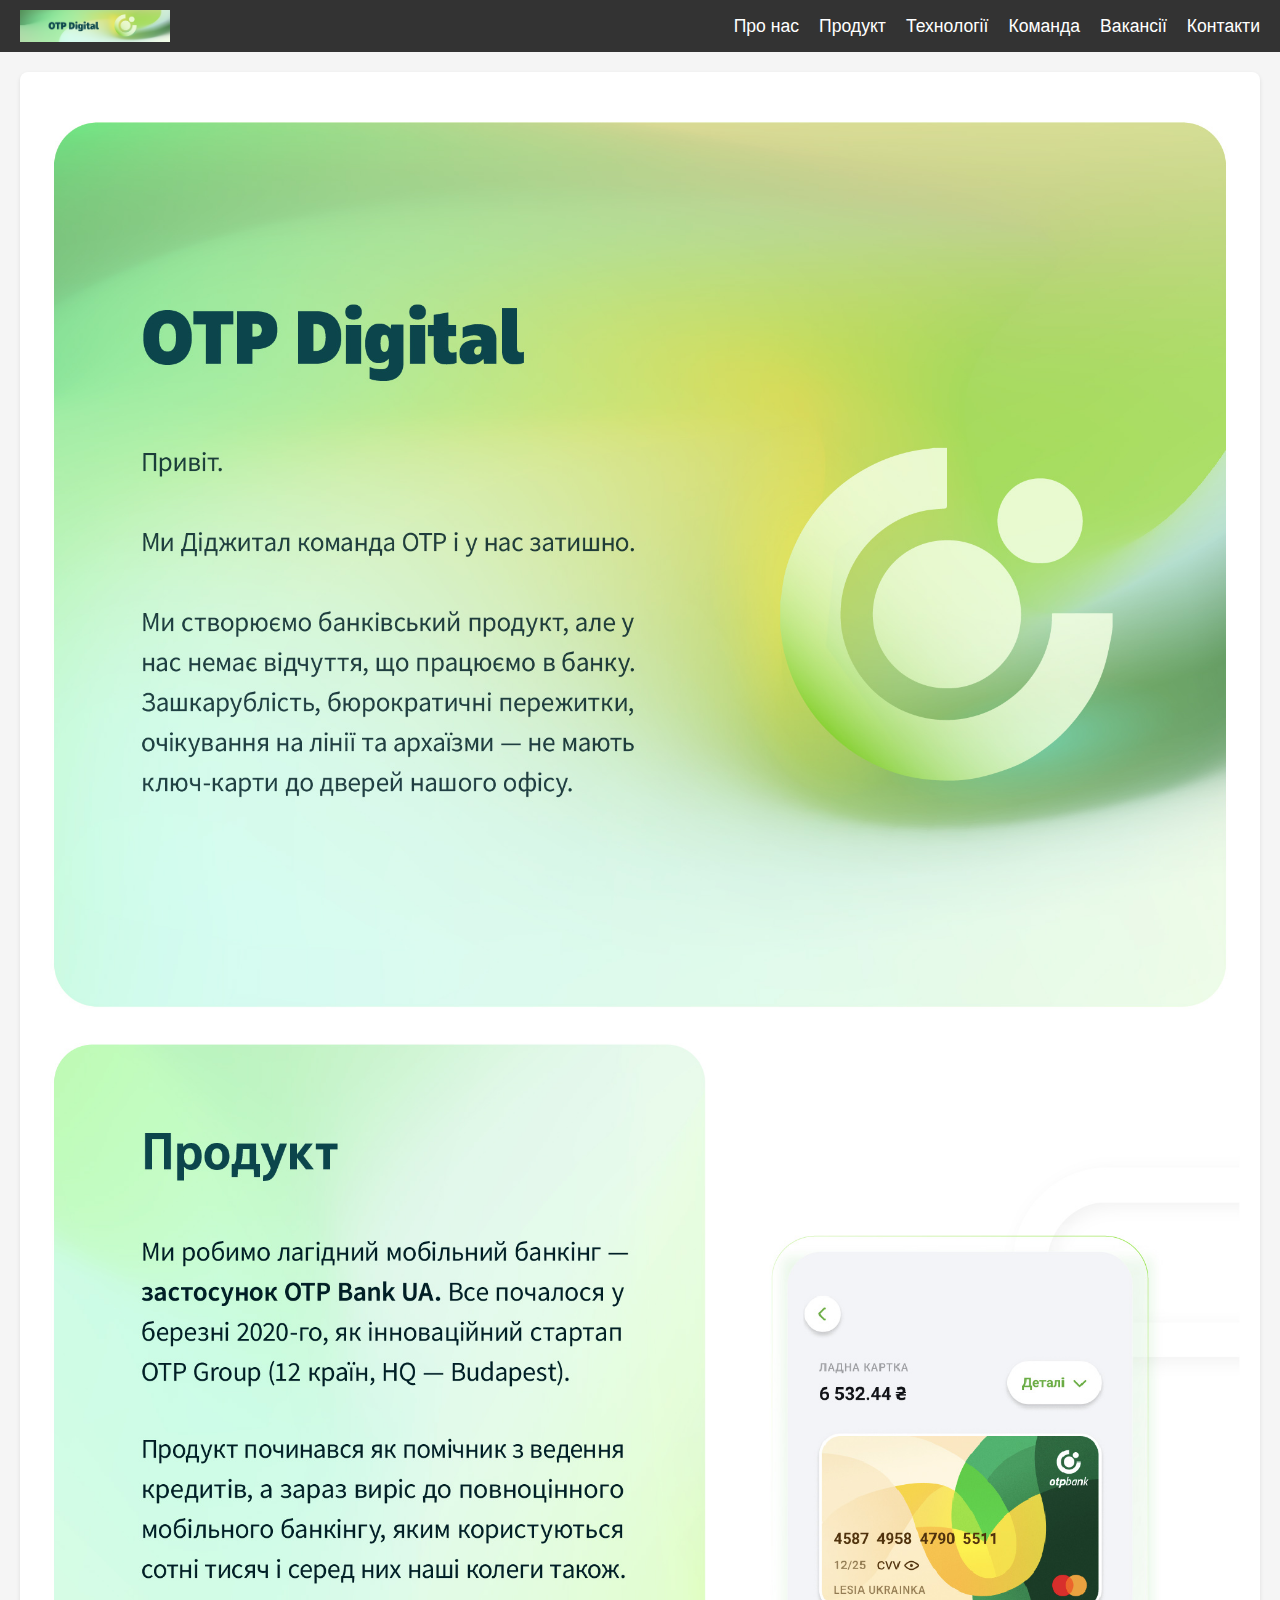
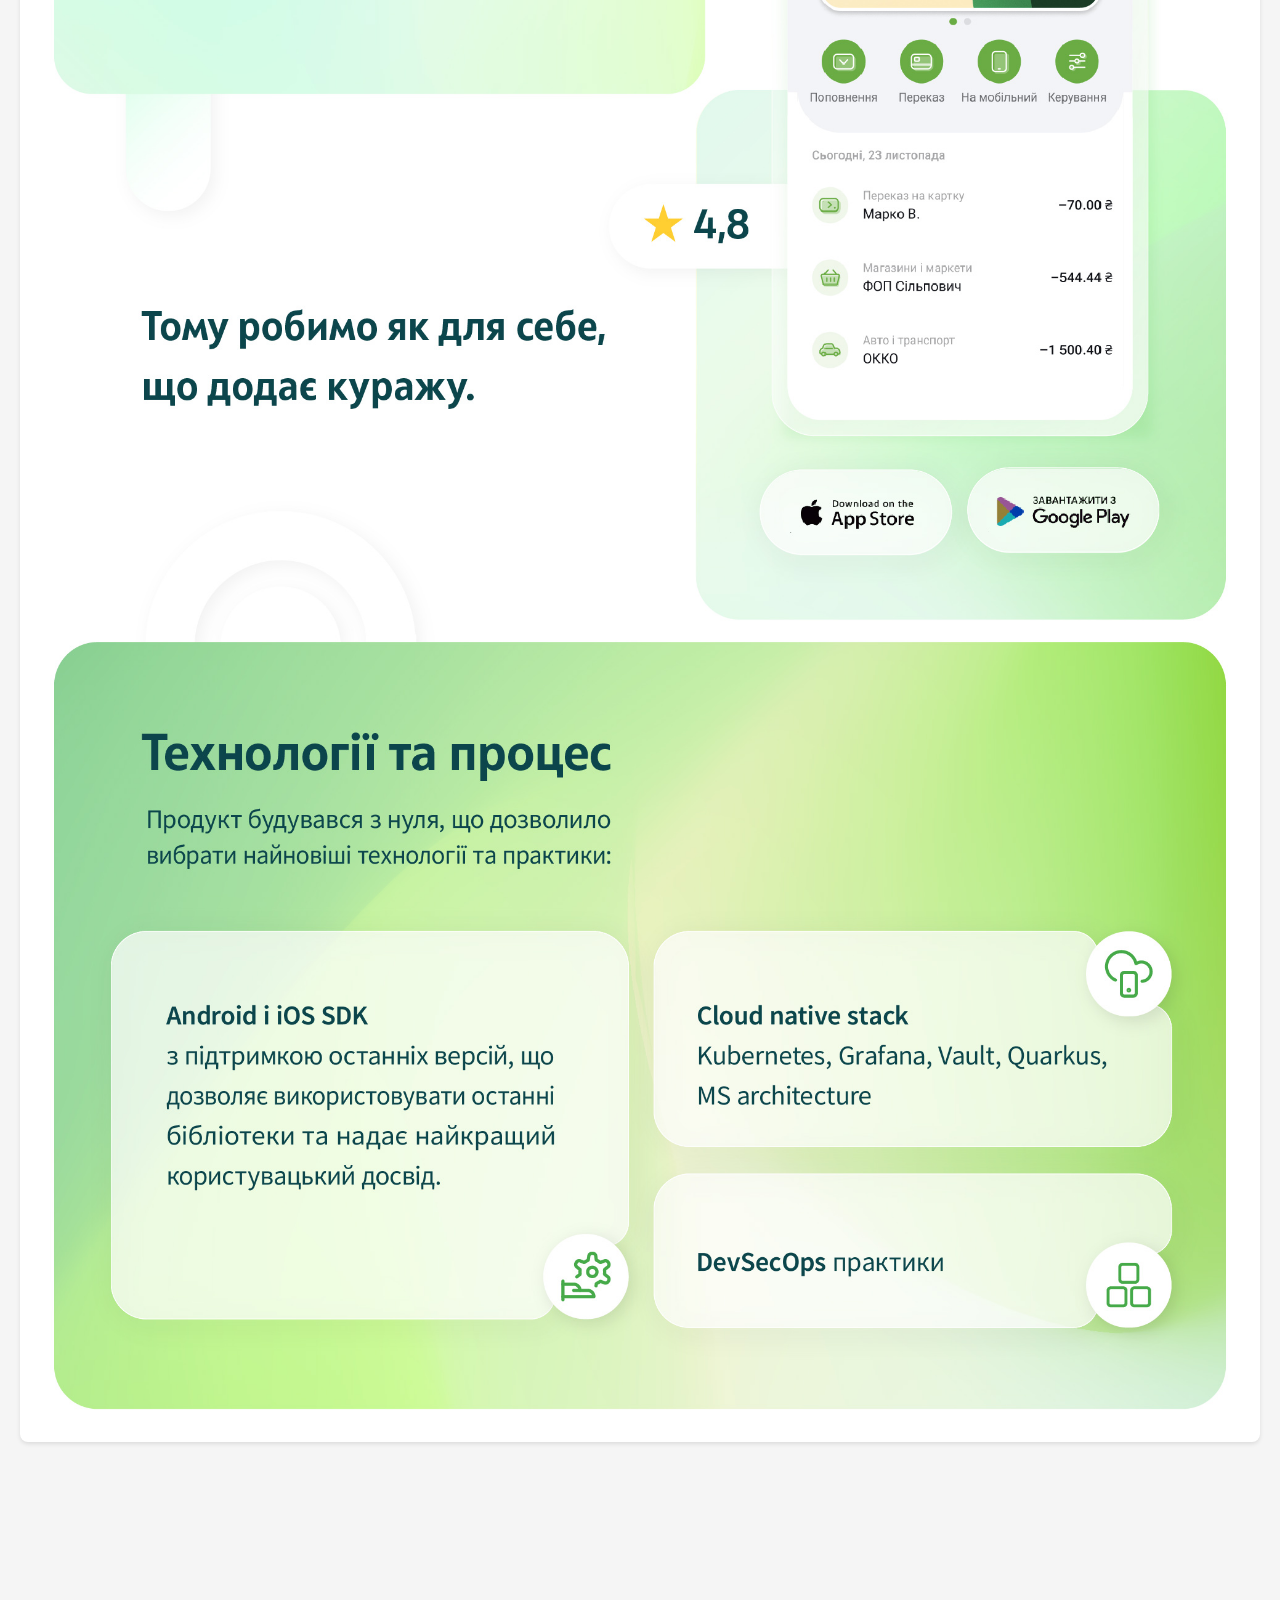
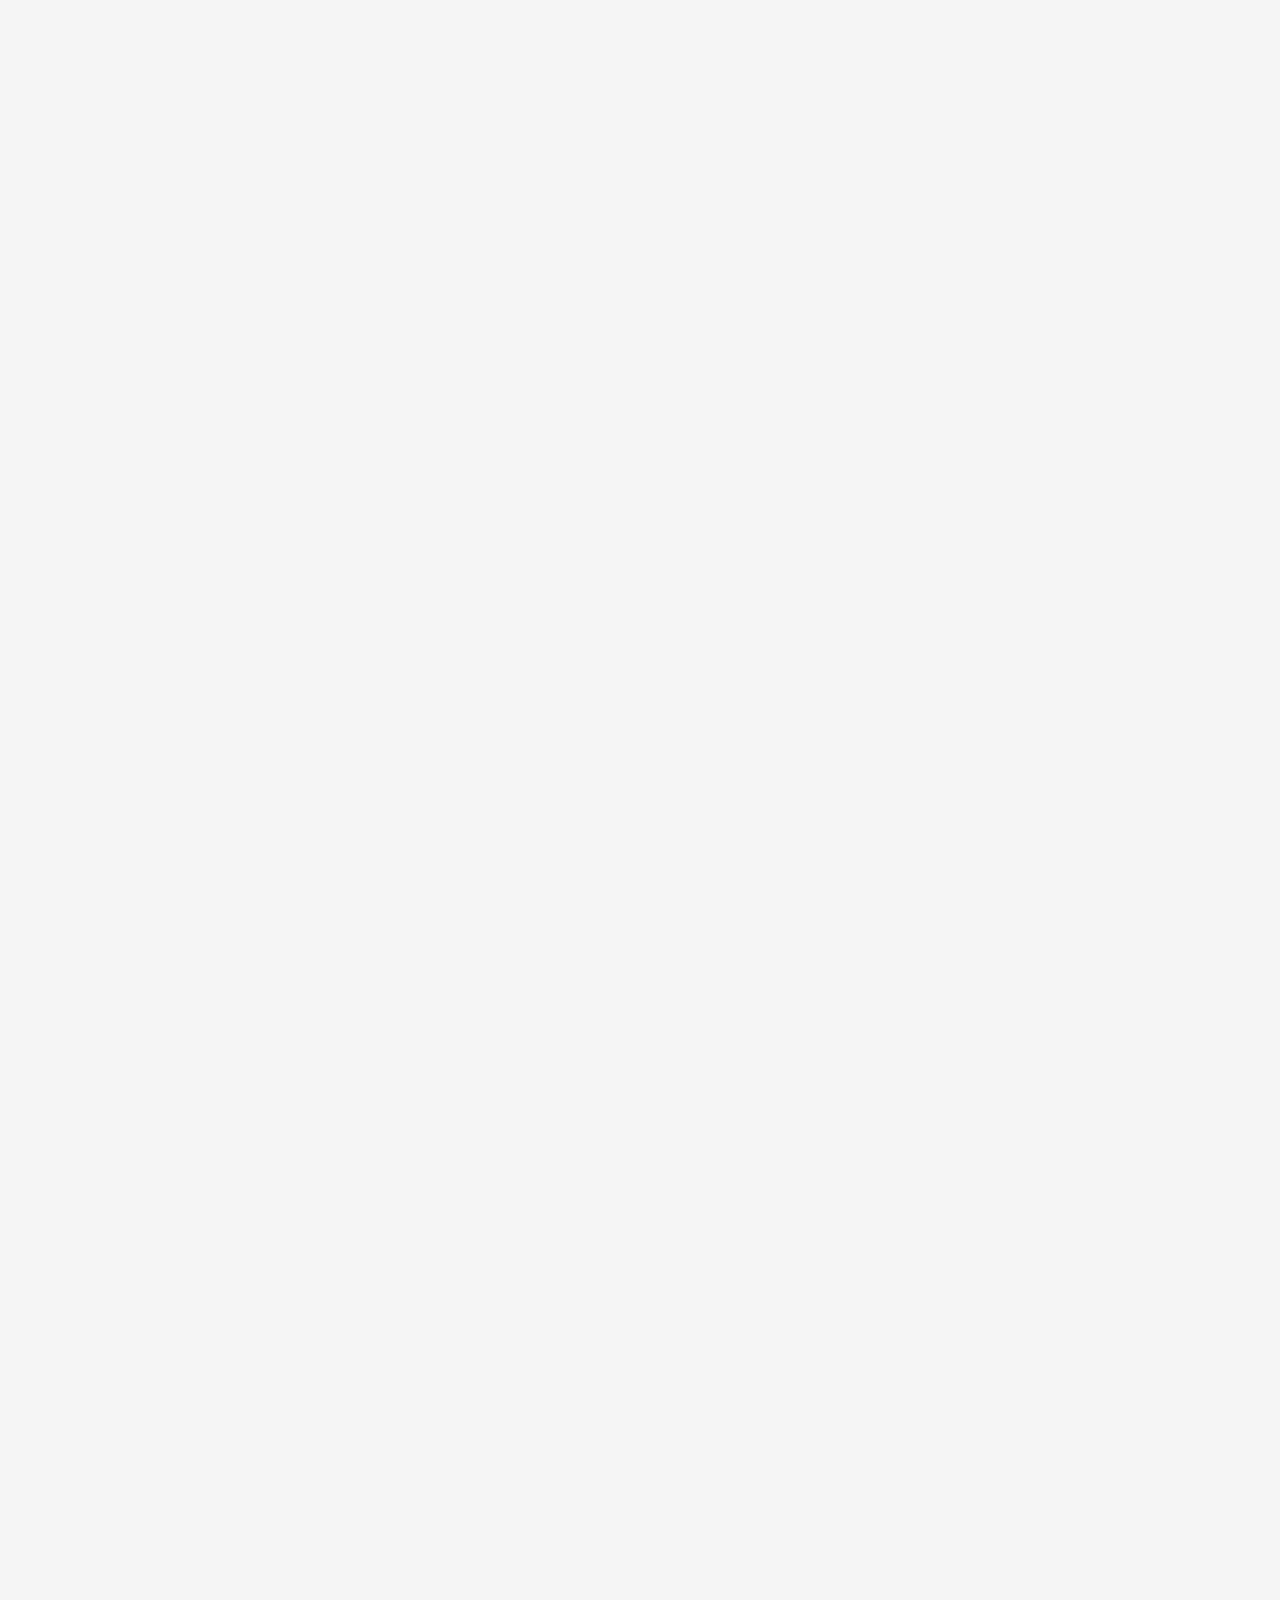
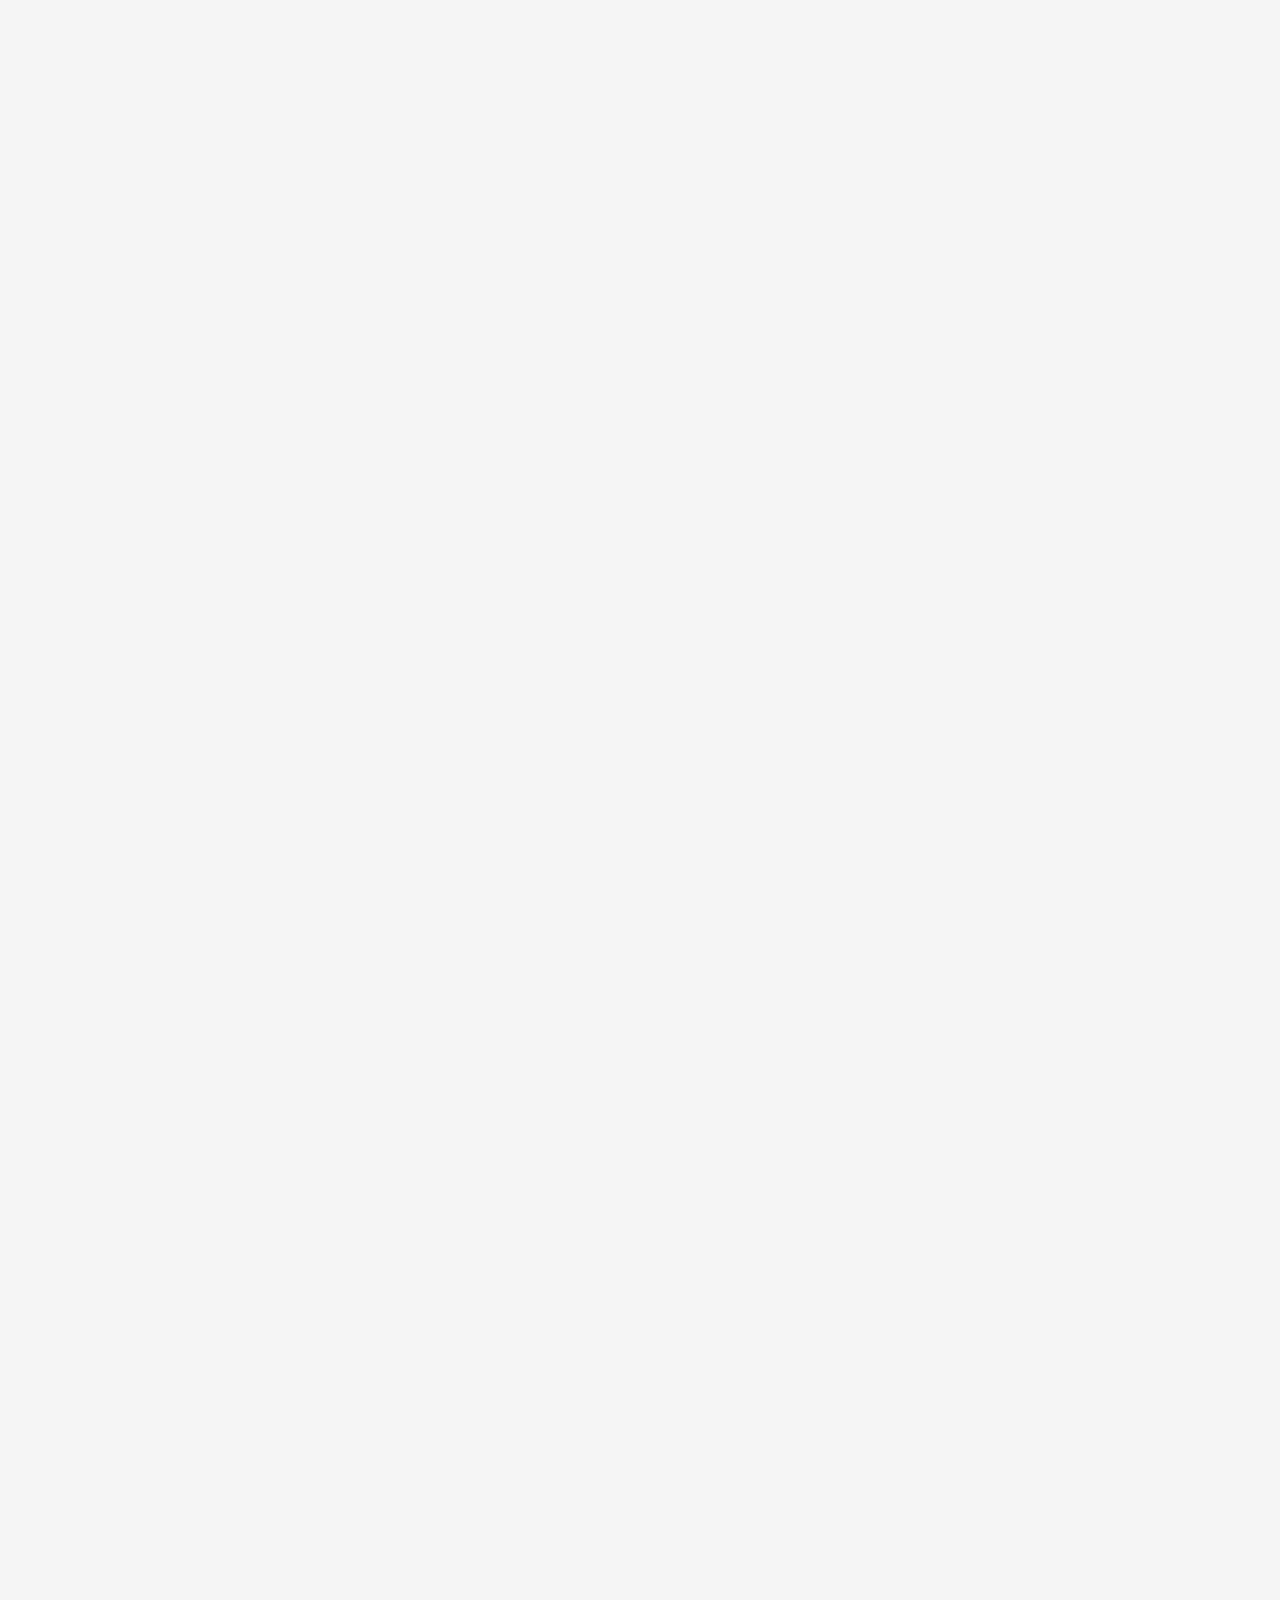
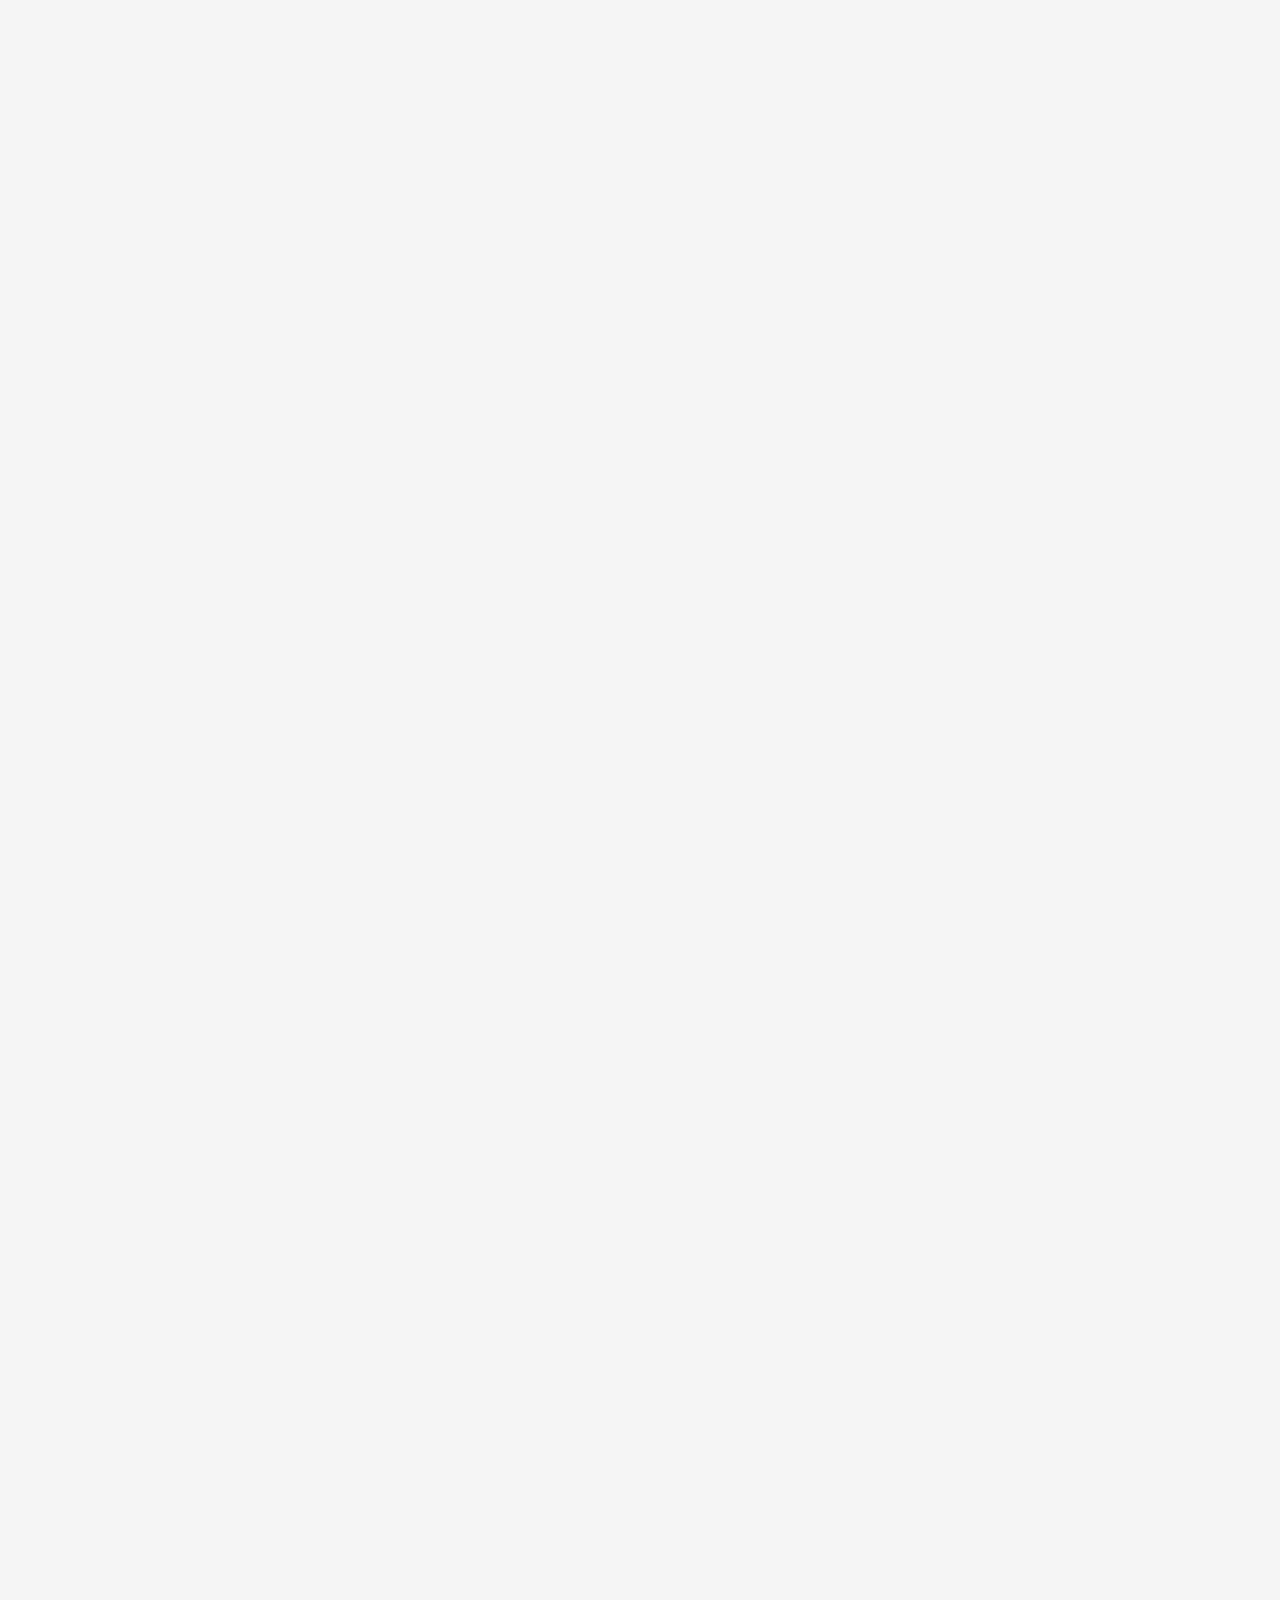
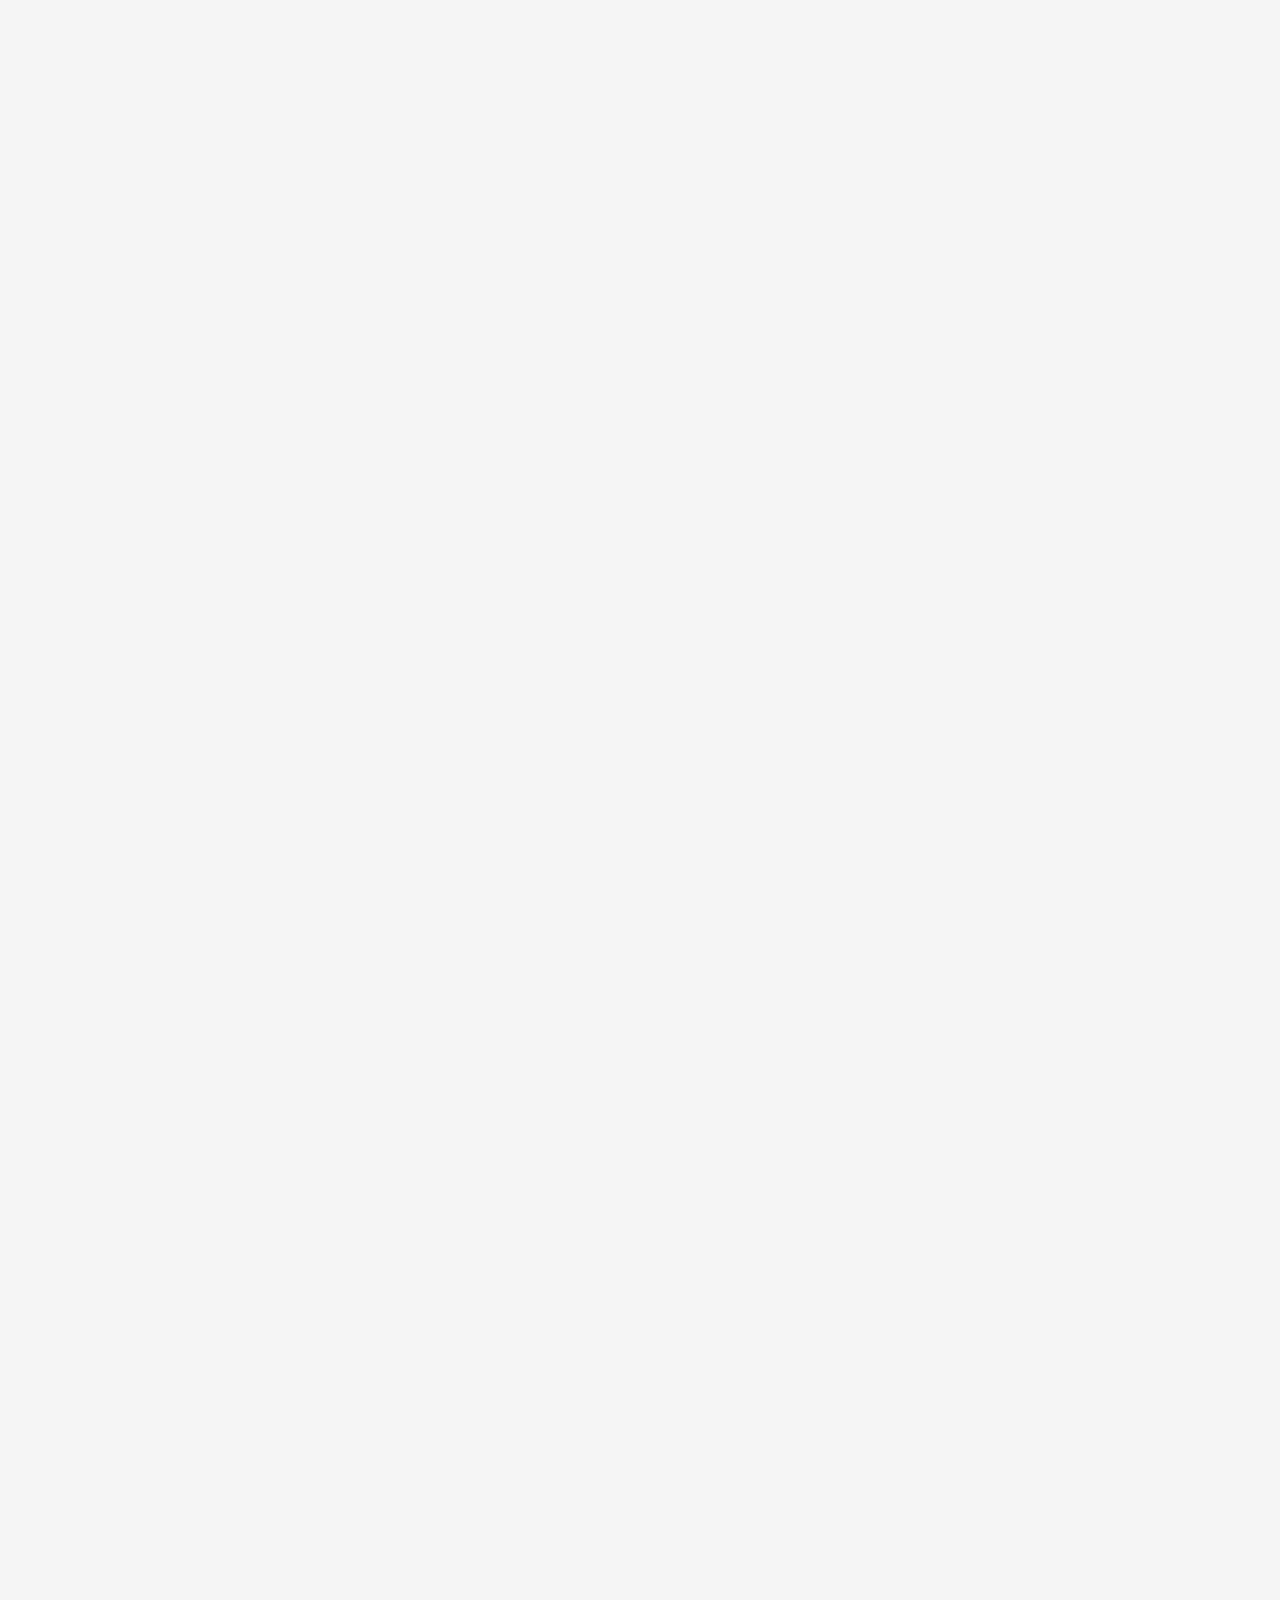
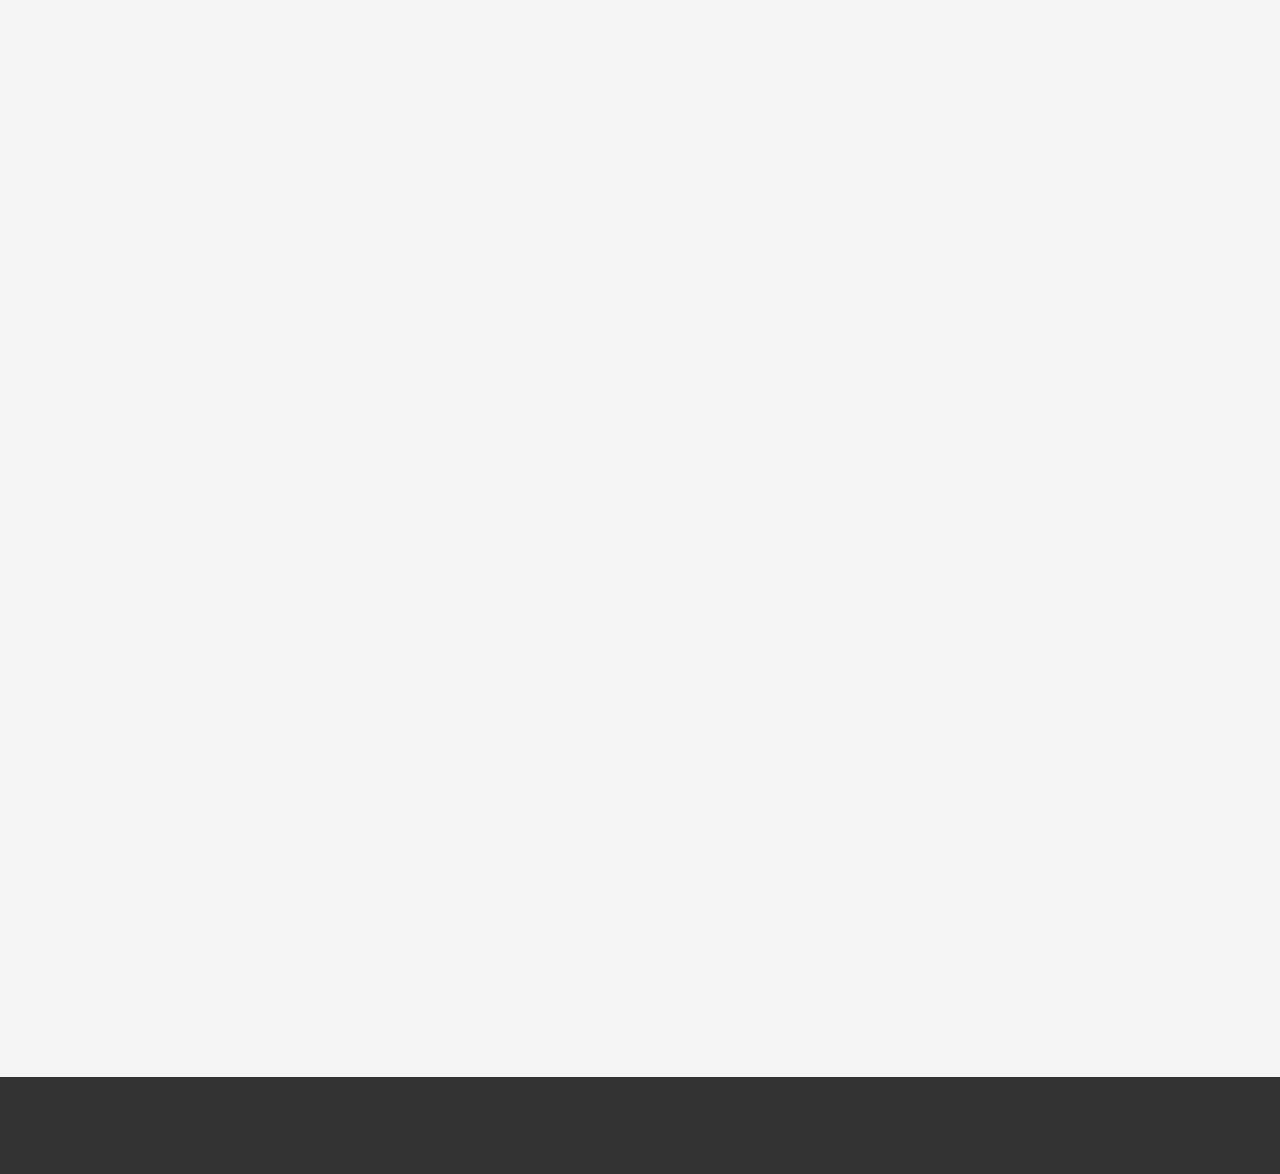
==== commit 6867f3c4: "8/2" ====
--- a/index.html
+++ b/index.html
@@ -9,7 +9,7 @@
 <body>
     <header>
         <div class="header-content">
-            <img src="path_to_your_image_folder/OTP-01.jpg" alt="OTP Digital Header" class="header-img">
+            <img src="images/banner.png" alt="OTP Digital Header" class="header-img">
             <nav>
                 <ul>
                     <li><a href="#intro">Про нас</a></li>
@@ -24,19 +24,19 @@
     </header>
 
     <section id="intro" class="intro">
-        <img src="path_to_your_image_folder/OTP-02.jpg" alt="Introduction">
+        <img src="images/OTP-01 (1).jpg" alt="Introduction">
     </section>
 
     <section id="product" class="product">
-        <img src="path_to_your_image_folder/OTP-03.jpg" alt="Product">
+        <img src="images/OTP-02.jpg" alt="Product">
     </section>
 
     <section id="technologies" class="technologies">
-        <img src="path_to_your_image_folder/OTP-04.jpg" alt="Technologies">
+        <img src="images/OTP-03.jpg" alt="Technologies">
     </section>
 
     <section id="team" class="team">
-        <img src="path_to_your_image_folder/OTP-05.jpg" alt="Team">
+        <img src="images/OTP-04.jpg" alt="Team">
     </section>
 
     <section id="vacancies" class="vacancies">
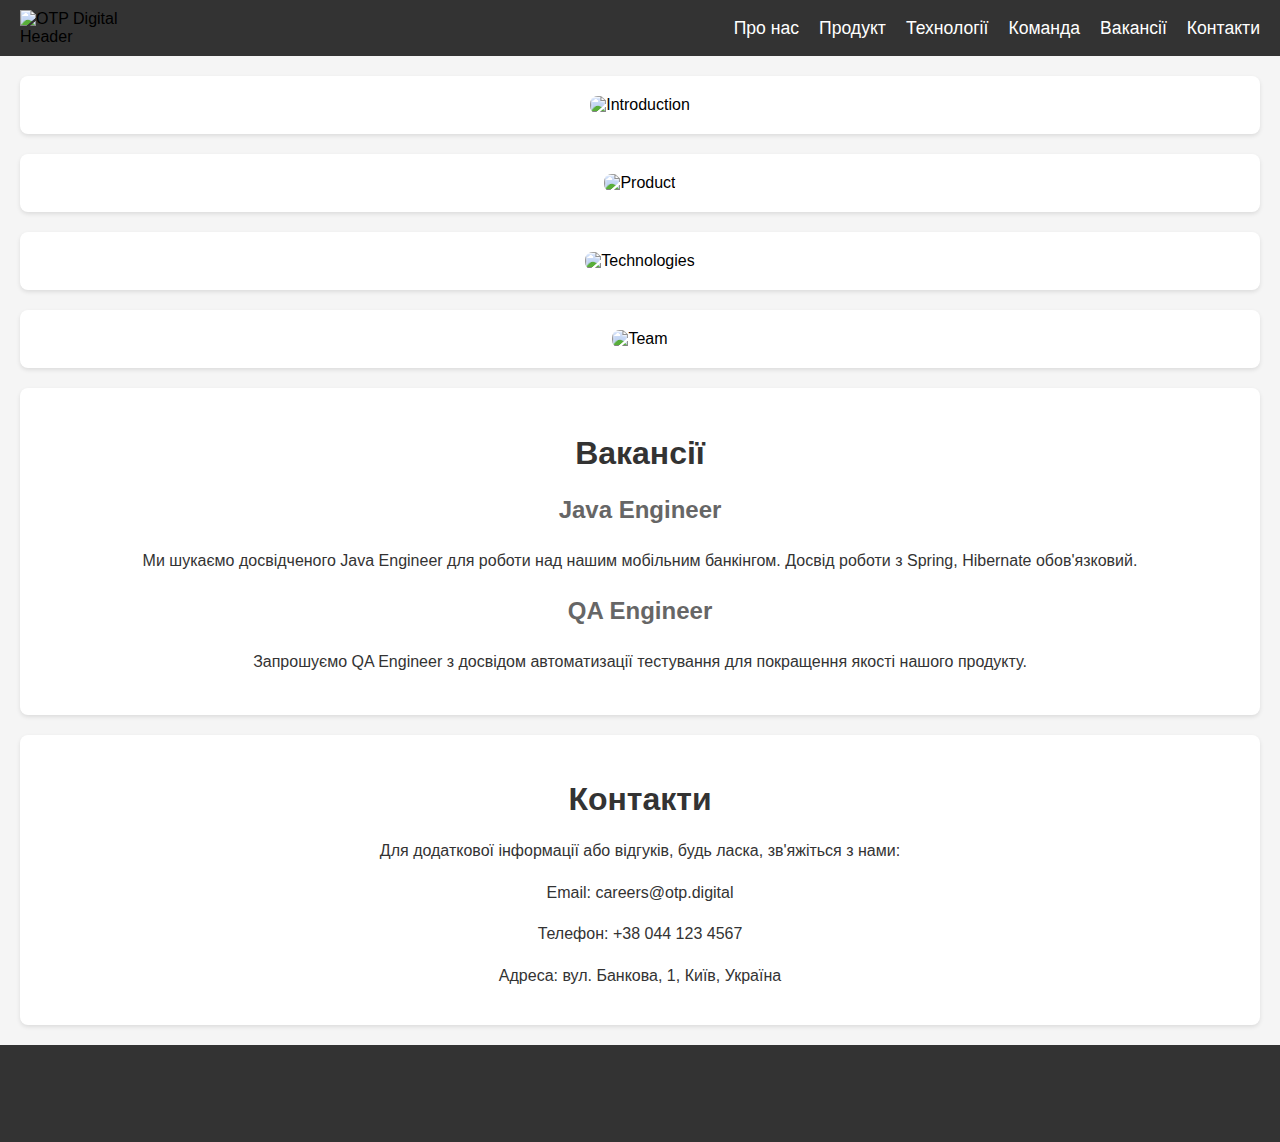
==== commit d93bbe3c: "8.1" ====
--- a/index.html
+++ b/index.html
@@ -9,7 +9,7 @@
 <body>
     <header>
         <div class="header-content">
-            <img src="images/banner.png" alt="OTP Digital Header" class="header-img">
+            <img src="path_to_your_image_folder/OTP-01.jpg" alt="OTP Digital Header" class="header-img">
             <nav>
                 <ul>
                     <li><a href="#intro">Про нас</a></li>
@@ -24,19 +24,19 @@
     </header>
 
     <section id="intro" class="intro">
-        <img src="images/OTP-01 (1).jpg" alt="Introduction">
+        <img src="path_to_your_image_folder/OTP-02.jpg" alt="Introduction">
     </section>
 
     <section id="product" class="product">
-        <img src="images/OTP-02.jpg" alt="Product">
+        <img src="path_to_your_image_folder/OTP-03.jpg" alt="Product">
     </section>
 
     <section id="technologies" class="technologies">
-        <img src="images/OTP-03.jpg" alt="Technologies">
+        <img src="path_to_your_image_folder/OTP-04.jpg" alt="Technologies">
     </section>
 
     <section id="team" class="team">
-        <img src="images/OTP-04.jpg" alt="Team">
+        <img src="path_to_your_image_folder/OTP-05.jpg" alt="Team">
     </section>
 
     <section id="vacancies" class="vacancies">
